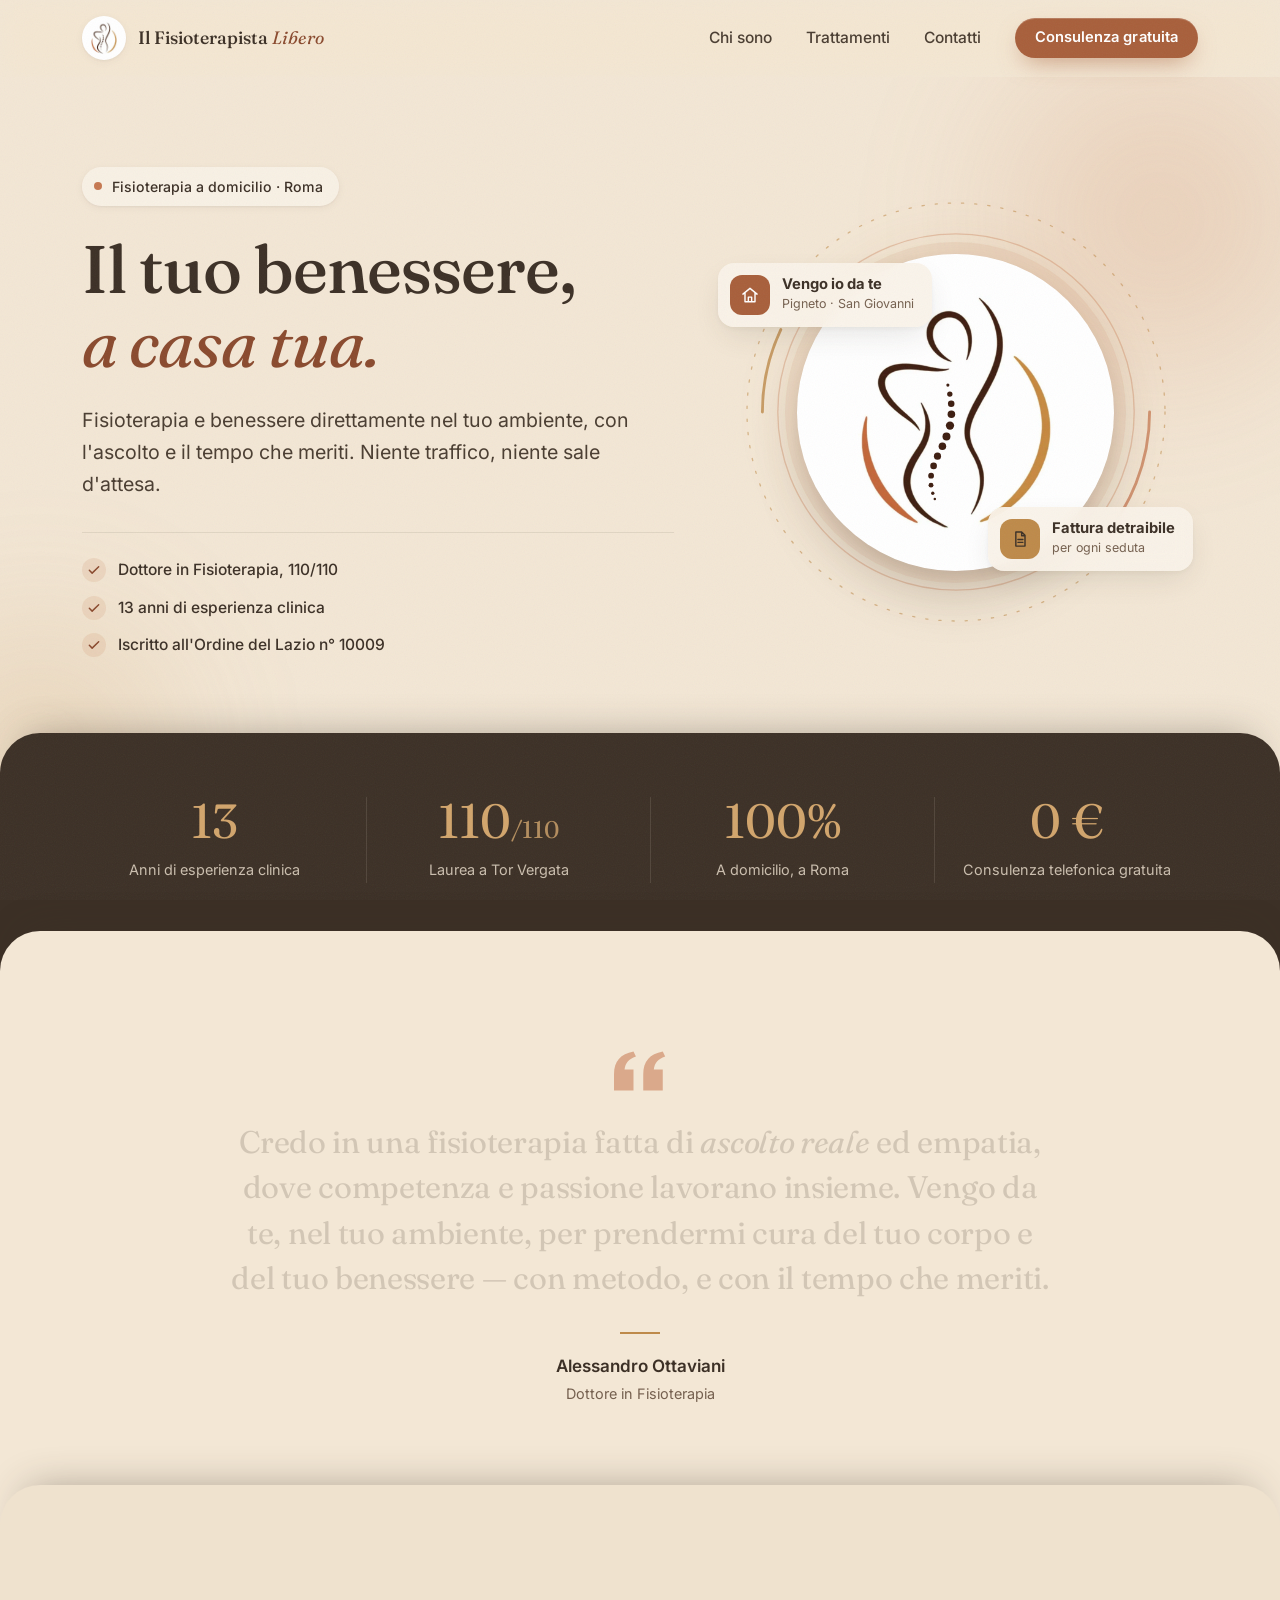
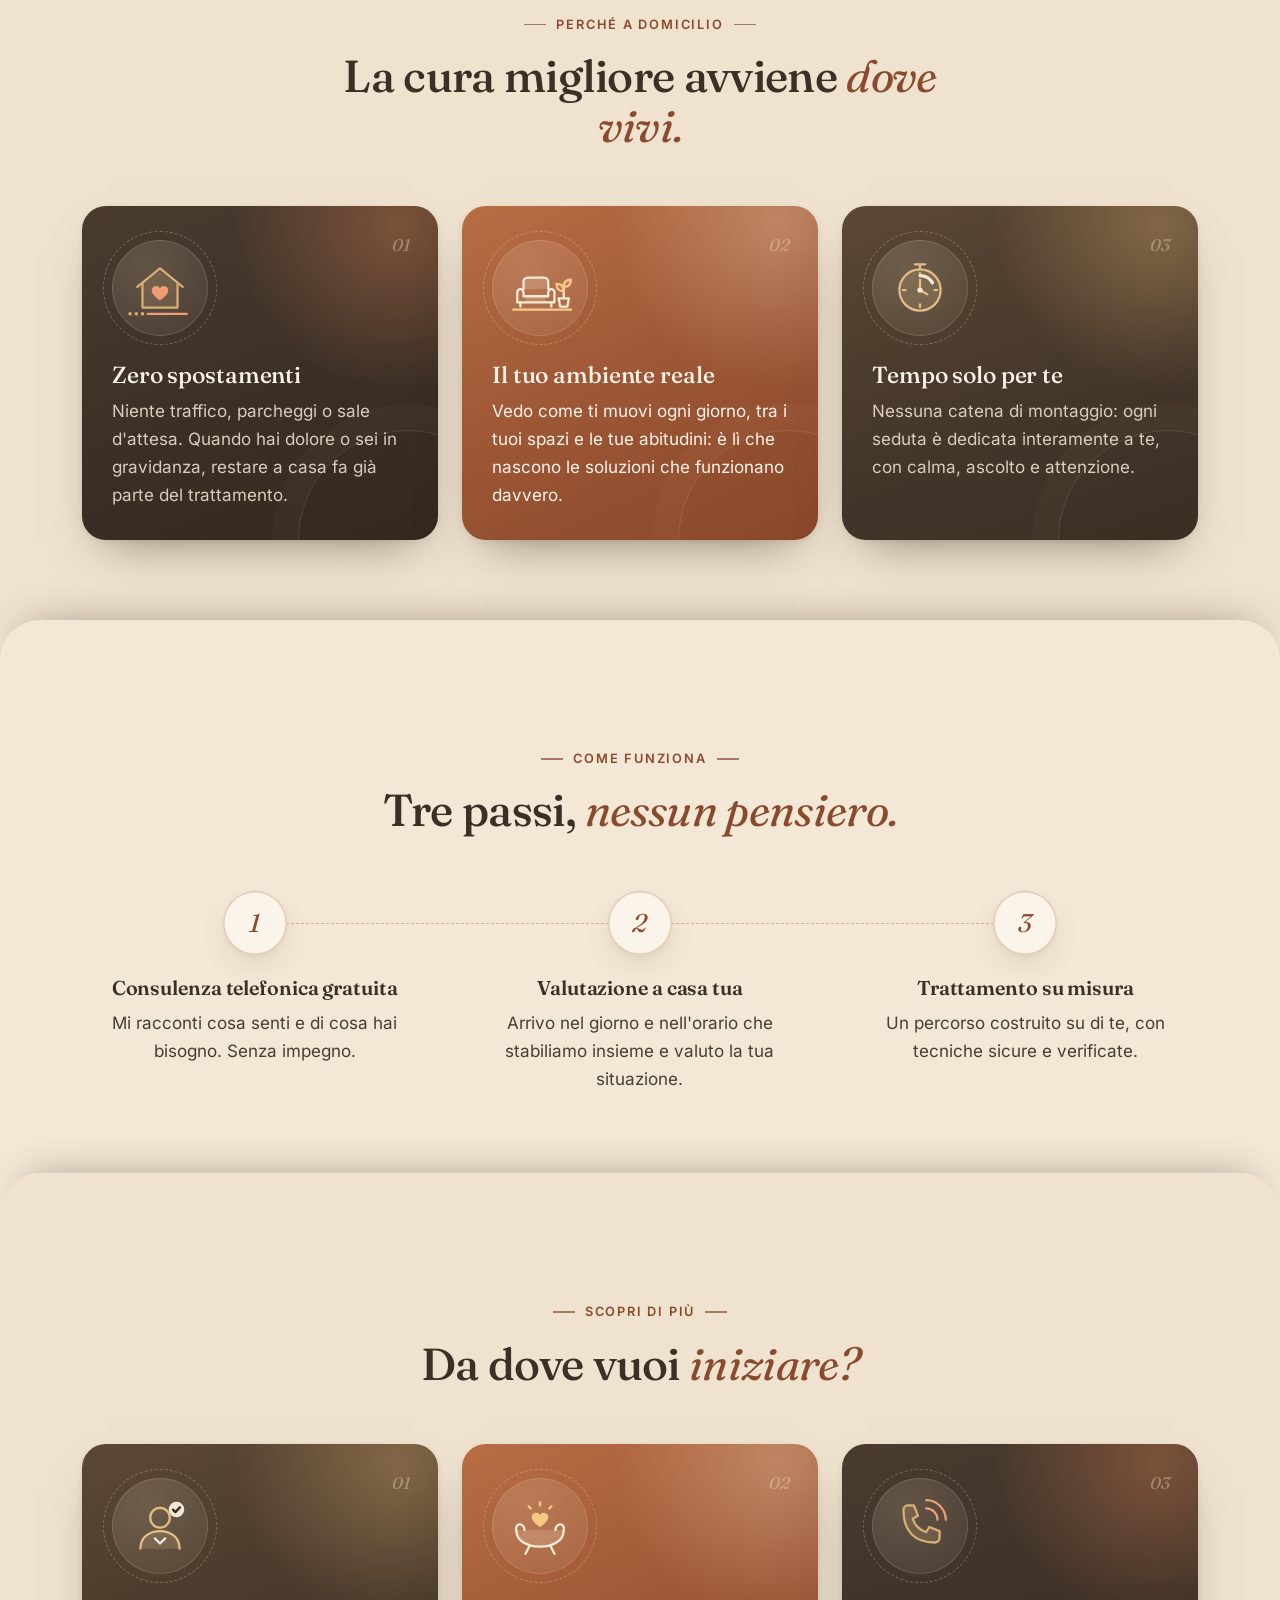
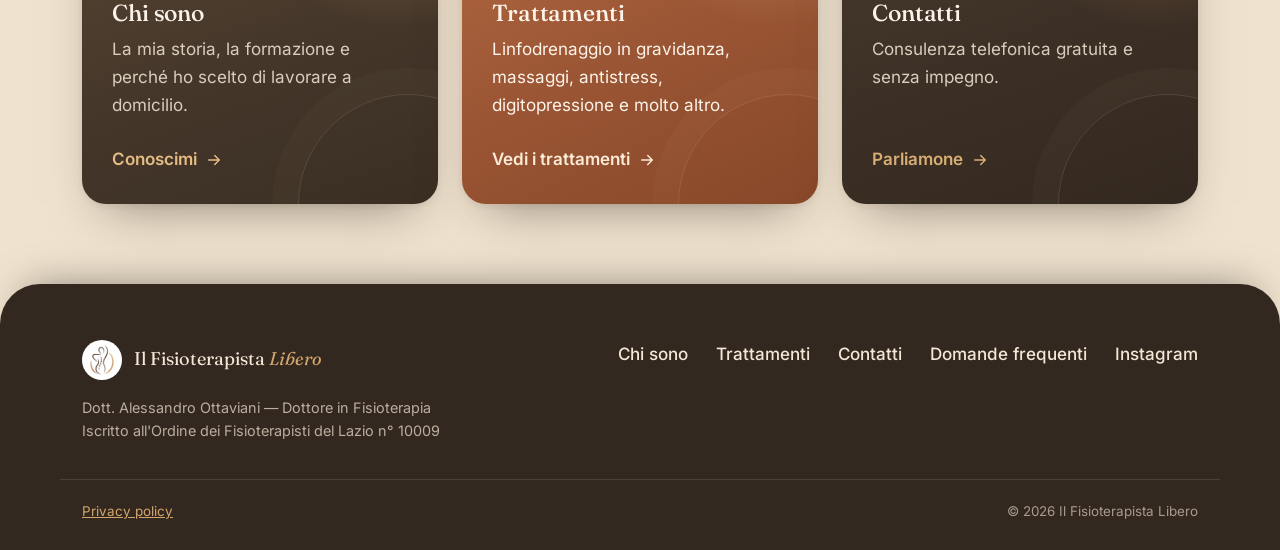
==== index.html @ a1963108 "Nome del sito con le maiuscole: Il Fisioterapista Libero Co-Authored-By: Claude Opus 5.5 <noreply@an" ====
<!DOCTYPE html>
<html lang="it">
<head>
<meta charset="UTF-8">
<meta name="viewport" content="width=device-width, initial-scale=1.0">
<title>Fisioterapista a domicilio a Roma | Alessandro Ottaviani — Il Fisioterapista Libero</title>
<meta name="google-site-verification" content="W1AcHFIVKMTnToFjyZDDvikF3BDQlEU6eyw6dPURLsA" />
<meta name="msvalidate.01" content="11C69A08C3D8F70136E2F2613C73EC33" />
<meta name="description" content="Fisioterapia e benessere a domicilio a Roma (Pigneto, San Giovanni). Linfodrenaggio in gravidanza, massaggi, trattamenti antistress. Consulenza telefonica gratuita.">
<link rel="canonical" href="https://ilfisioterapistalibero.pages.dev/">
<meta name="theme-color" content="#F3E7D5">

<link rel="icon" type="image/jpeg" href="assets/favicon.jpg">
<link rel="apple-touch-icon" href="assets/favicon.jpg">

<!-- Open Graph -->
<meta property="og:type" content="website">
<meta property="og:title" content="Il Fisioterapista Libero — Fisioterapia a domicilio a Roma">
<meta property="og:description" content="Fisioterapia e benessere a domicilio a Roma (Pigneto, San Giovanni). Consulenza telefonica gratuita.">
<meta property="og:image" content="https://ilfisioterapistalibero.pages.dev/assets/og-image.jpg">
<meta property="og:url" content="https://ilfisioterapistalibero.pages.dev/">
<meta property="og:locale" content="it_IT">

<!-- Twitter card -->
<meta name="twitter:card" content="summary_large_image">
<meta name="twitter:title" content="Il Fisioterapista Libero — Fisioterapia a domicilio a Roma">
<meta name="twitter:description" content="Fisioterapia e benessere a domicilio a Roma (Pigneto, San Giovanni). Consulenza telefonica gratuita.">
<meta name="twitter:image" content="https://ilfisioterapistalibero.pages.dev/assets/og-image.jpg">

<link rel="preload" href="/assets/fonts/fraunces-normal-latin-39ce20.woff2" as="font" type="font/woff2" crossorigin>
<link rel="preload" href="/assets/fonts/inter-normal-latin-567244.woff2" as="font" type="font/woff2" crossorigin>

<link rel="stylesheet" href="assets/style.css?v=20261005">
<script>document.documentElement.classList.add('js');</script>

<script type="application/ld+json">
{
  "@context": "https://schema.org",
  "@graph": [
    {
      "@type": "Physiotherapy",
      "@id": "https://ilfisioterapistalibero.pages.dev/#attivita",
      "name": "Il Fisioterapista Libero — Alessandro Ottaviani",
      "alternateName": "Alessandro Ottaviani Fisioterapista",
      "description": "Fisioterapista a domicilio a Roma (Pigneto, San Giovanni e quartieri limitrofi): linfodrenaggio manuale in gravidanza, massaggio decontratturante, trattamento antistress e digitopressione. Consulenza telefonica gratuita.",
      "url": "https://ilfisioterapistalibero.pages.dev/",
      "telephone": "+393284611118",
      "email": "Ilfisioterapistalibero@gmail.com",
      "image": "https://ilfisioterapistalibero.pages.dev/assets/og-image.jpg",
      "logo": "https://ilfisioterapistalibero.pages.dev/assets/logo.jpg",
      "address": {
        "@type": "PostalAddress",
        "addressLocality": "Roma",
        "addressRegion": "RM",
        "addressCountry": "IT"
      },
      "areaServed": [
        {
          "@type": "Place",
          "name": "Pigneto, Roma"
        },
        {
          "@type": "Place",
          "name": "San Giovanni, Roma"
        },
        {
          "@type": "Place",
          "name": "Roma"
        }
      ],
      "openingHoursSpecification": [
        {
          "@type": "OpeningHoursSpecification",
          "dayOfWeek": [
            "Monday",
            "Tuesday",
            "Wednesday",
            "Thursday",
            "Friday"
          ],
          "opens": "10:00",
          "closes": "18:00"
        }
      ],
      "priceRange": "90 €",
      "currenciesAccepted": "EUR",
      "founder": {
        "@id": "https://ilfisioterapistalibero.pages.dev/chi-sono#alessandro"
      },
      "hasOfferCatalog": {
        "@type": "OfferCatalog",
        "name": "Trattamenti a domicilio",
        "itemListElement": [
          {
            "@type": "Offer",
            "price": "90",
            "priceCurrency": "EUR",
            "itemOffered": {
              "@type": "Service",
              "name": "Linfodrenaggio manuale in gravidanza"
            }
          },
          {
            "@type": "Offer",
            "price": "90",
            "priceCurrency": "EUR",
            "itemOffered": {
              "@type": "Service",
              "name": "Massaggio decontratturante / rilassante"
            }
          },
          {
            "@type": "Offer",
            "price": "90",
            "priceCurrency": "EUR",
            "itemOffered": {
              "@type": "Service",
              "name": "Trattamento antistress completo"
            }
          },
          {
            "@type": "Offer",
            "price": "90",
            "priceCurrency": "EUR",
            "itemOffered": {
              "@type": "Service",
              "name": "Digitopressione palmare"
            }
          },
          {
            "@type": "Offer",
            "price": "90",
            "priceCurrency": "EUR",
            "itemOffered": {
              "@type": "Service",
              "name": "Digitopressione plantare"
            }
          },
          {
            "@type": "Offer",
            "price": "90",
            "priceCurrency": "EUR",
            "itemOffered": {
              "@type": "Service",
              "name": "Trattamento personalizzato"
            }
          },
          {
            "@type": "Offer",
            "price": "0",
            "priceCurrency": "EUR",
            "itemOffered": {
              "@type": "Service",
              "name": "Consulenza telefonica gratuita"
            }
          }
        ]
      },
      "sameAs": [
        "https://www.instagram.com/ilfisioterapistalibero"
      ],
      "knowsAbout": [
        "Fisioterapia a domicilio",
        "Linfodrenaggio manuale in gravidanza",
        "Linfodrenaggio manuale e decongestione del linfedema",
        "Massaggio decontratturante",
        "Trattamento antistress",
        "Digitopressione",
        "Neurodinamica metodo Maitland",
        "Neurotaping",
        "Riflessologia plantare",
        "Massaggio connettivale",
        "Riabilitazione"
      ],
      "slogan": "Il tuo benessere, a casa tua."
    }
  ]
}
</script>
</head>
<body>

<header class="site-header" id="site-header">
  <div class="container header-inner">
    <a href="/" class="brand" aria-current="page">
      <img src="assets/logo-sm.webp" alt="" width="44" height="44">
      <span>Il Fisioterapista <em>Libero</em></span>
    </a>
    <nav class="main-nav" id="main-nav" aria-label="Navigazione principale">
      <a href="/chi-sono">Chi sono</a>
      <a href="/trattamenti">Trattamenti</a>
      <a href="/contatti">Contatti</a>
      <a href="/contatti" class="btn btn-primary btn-sm nav-cta">Consulenza gratuita</a>
    </nav>
    <button class="menu-toggle" type="button" aria-expanded="false" aria-controls="main-nav" aria-label="Apri il menu"><span></span><span></span></button>
  </div>
</header>

<main>

  <!-- HERO -->
  <section class="hero">
    <div class="hero-bg" aria-hidden="true">
      <span class="blob blob-1"></span>
      <span class="blob blob-2"></span>
    </div>
    <div class="container hero-grid">
      <div class="hero-copy">
        <p class="eyebrow reveal"><span class="dot"></span>Fisioterapia a domicilio · Roma</p>
        <h1 class="reveal">Il tuo benessere,<br><em>a casa tua.</em></h1>
        <p class="subtitle reveal">Fisioterapia e benessere direttamente nel tuo ambiente, con l'ascolto e il tempo che meriti. Niente traffico, niente sale d'attesa.</p>
        <ul class="trust-list reveal">
          <li><svg><use href="assets/icons.svg#i-check"/></svg>Dottore in Fisioterapia, 110/110</li>
          <li><svg><use href="assets/icons.svg#i-check"/></svg>13 anni di esperienza clinica</li>
          <li><svg><use href="assets/icons.svg#i-check"/></svg>Iscritto all'Ordine del Lazio n° 10009</li>
        </ul>
      </div>

      <div class="hero-visual reveal" aria-hidden="true">
        <div class="orbit">
          <svg class="orbit-rings" viewBox="0 0 400 400">
            <circle cx="200" cy="200" r="190" class="ring ring-1"/>
            <circle cx="200" cy="200" r="162" class="ring ring-2" pathLength="100"/>
            <circle cx="200" cy="200" r="176" class="ring ring-3" pathLength="100"/>
            <circle cx="200" cy="200" r="176" class="ring ring-4" pathLength="100"/>
          </svg>
          <span class="glow" aria-hidden="true"></span>
          <div class="logo-disc">
            <div class="logo-art">
              <img src="assets/logo-hero.webp" fetchpriority="high" alt="Logo Il Fisioterapista Libero, fisioterapia a domicilio a Roma" width="260" height="314">
              <svg class="spine" viewBox="0 0 1060 1280">
              <circle cx="485" cy="491.5" r="8.5" style="--i:0"/>
              <circle cx="495.5" cy="540" r="14.5" style="--i:1"/>
              <circle cx="503" cy="592" r="17.7" style="--i:2"/>
              <circle cx="504" cy="649" r="20.4" style="--i:3"/>
              <circle cx="496.5" cy="710" r="22.3" style="--i:4"/>
              <circle cx="477.5" cy="769" r="21.4" style="--i:5"/>
              <circle cx="455.5" cy="822" r="20.4" style="--i:6"/>
              <circle cx="429" cy="875" r="19.2" style="--i:7"/>
              <circle cx="408" cy="927.5" r="17.9" style="--i:8"/>
              <circle cx="394.5" cy="980.5" r="15.6" style="--i:9"/>
              <circle cx="394" cy="1031.5" r="13.2" style="--i:10"/>
              <circle cx="403.5" cy="1075" r="9.0" style="--i:11"/>
              <circle cx="414.5" cy="1106" r="6.7" style="--i:12"/>
              </svg>
            </div>
          </div>
          <div class="float-chip chip-1">
            <span class="chip-icon"><svg><use href="assets/icons.svg#i-home"/></svg></span>
            <span><strong>Vengo io da te</strong><small>Pigneto · San Giovanni</small></span>
          </div>
          <div class="float-chip chip-2">
            <span class="chip-icon"><svg><use href="assets/icons.svg#i-doc"/></svg></span>
            <span><strong>Fattura detraibile</strong><small>per ogni seduta</small></span>
          </div>
        </div>
      </div>
    </div>
  </section>

  <!-- NUMERI -->
  <section class="stats sheet" aria-label="In breve">
    <div class="container stats-grid">
      <div class="stat reveal"><strong><span class="count" data-to="13">13</span></strong><span>Anni di esperienza clinica</span></div>
      <div class="stat reveal"><strong><span class="count" data-to="110">110</span><small>/110</small></strong><span>Laurea a Tor Vergata</span></div>
      <div class="stat reveal"><strong><span class="count" data-to="100">100</span>%</strong><span>A domicilio, a Roma</span></div>
      <div class="stat reveal"><strong>0 €</strong><span>Consulenza telefonica gratuita</span></div>
    </div>
  </section>

  <!-- MISSIONE -->
  <section class="section mission sheet">
    <div class="container">
      <figure class="quote reveal">
        <svg class="quote-mark" viewBox="0 0 64 48" aria-hidden="true"><path d="M0 48V28C0 12 8 3 24 0l3 6C18 9 14 14 13 22h11v26zm36 0V28c0-16 8-25 24-28l3 6c-9 3-13 8-14 16h11v26z" fill="currentColor"/></svg>
        <blockquote>
          Credo in una fisioterapia fatta di <em>ascolto reale</em> ed empatia, dove competenza e passione lavorano insieme. Vengo da te, nel tuo ambiente, per prendermi cura del tuo corpo e del tuo benessere — con metodo, e con il tempo che meriti.
        </blockquote>
        <figcaption>
          <span class="sig">Alessandro Ottaviani</span>
          <span class="sig-role">Dottore in Fisioterapia</span>
        </figcaption>
      </figure>
    </div>
  </section>

  <!-- PERCHÉ A DOMICILIO -->
  <section class="section section-alt sheet">
    <div class="container">
      <div class="section-header center reveal">
        <p class="kicker">Perché a domicilio</p>
        <h2>La cura migliore avviene <em>dove vivi.</em></h2>
      </div>
      <div class="fcard-grid">
        <article class="fcard tone-cacao spot reveal">
          <span class="fnum">01</span>
          <span class="ficon" aria-hidden="true">
            <svg class="ico" viewBox="0 0 64 64">
              <path class="f" d="M15 29L32 15l17 14v22H15z"/>
              <path d="M10 31L32 13l22 18"/>
              <path d="M15 27v24h34V27"/>
              <path class="af beat" d="M32 44c-5-3.5-8-6.3-8-9.5a4.3 4.3 0 0 1 8-2.2 4.3 4.3 0 0 1 8 2.2c0 3.2-3 6-8 9.5z"/>
              <g class="walk"><circle class="dot" cx="3" cy="57" r="1.7"/><circle class="dot" cx="9" cy="57" r="1.7"/><circle class="dot" cx="15" cy="57" r="1.7"/></g>
              <path class="a" d="M20 57h38"/>
            </svg>
          </span>
          <h3>Zero spostamenti</h3>
          <p>Niente traffico, parcheggi o sale d'attesa. Quando hai dolore o sei in gravidanza, restare a casa fa già parte del trattamento.</p>
        </article>
        <article class="fcard tone-terra spot reveal">
          <span class="fnum">02</span>
          <span class="ficon" aria-hidden="true">
            <svg class="ico" viewBox="0 0 64 64">
              <path class="f" d="M18 40h20v6H18zM16 33v-7a4 4 0 0 1 4-4h16a4 4 0 0 1 4 4v7z"/>
              <path d="M16 33v-7a4 4 0 0 1 4-4h16a4 4 0 0 1 4 4v7"/>
              <path d="M10 36a3 3 0 0 1 6 0v4h24v-4a3 3 0 0 1 6 0v10H10z"/>
              <path d="M13 46v4M43 46v4"/>
              <path d="M50 42h10l-1.5 8h-7z"/>
              <path d="M55 42V29"/>
              <path class="a leaf" d="M55 35c-5 0-7-3-7-7 4 0 7 2 7 7z"/>
              <path class="a leaf leaf-2" d="M55 31c5 0 7-3 7-7-4 0-7 2-7 7z"/>
              <path class="a" d="M6 53h56"/>
            </svg>
          </span>
          <h3>Il tuo ambiente reale</h3>
          <p>Vedo come ti muovi ogni giorno, tra i tuoi spazi e le tue abitudini: è lì che nascono le soluzioni che funzionano davvero.</p>
        </article>
        <article class="fcard tone-bark spot reveal">
          <span class="fnum">03</span>
          <span class="ficon" aria-hidden="true">
            <svg class="ico" viewBox="0 0 64 64">
              <circle class="f" cx="32" cy="34" r="20"/>
              <circle cx="32" cy="34" r="20"/>
              <path d="M27 9h10M32 9v5"/>
              <path d="M32 17.5v2.5M32 48v2.5M15.5 34H18M46 34h2.5"/>
              <path class="a" d="M32 20a14 14 0 0 1 12.1 7" stroke-width="3.2"/>
              <path class="hand-2" d="M32 34l7 4"/>
              <path class="hand" d="M32 34V24"/>
              <circle class="af" cx="32" cy="34" r="2.6"/>
            </svg>
          </span>
          <h3>Tempo solo per te</h3>
          <p>Nessuna catena di montaggio: ogni seduta è dedicata interamente a te, con calma, ascolto e attenzione.</p>
        </article>
      </div>
    </div>
  </section>

  <!-- COME FUNZIONA -->
  <section class="section sheet">
    <div class="container">
      <div class="section-header center reveal">
        <p class="kicker">Come funziona</p>
        <h2>Tre passi, <em>nessun pensiero.</em></h2>
      </div>
      <ol class="steps draw">
        <li class="step reveal">
          <span class="step-num">1</span>
          <h3>Consulenza telefonica gratuita</h3>
          <p>Mi racconti cosa senti e di cosa hai bisogno. Senza impegno.</p>
        </li>
        <li class="step reveal">
          <span class="step-num">2</span>
          <h3>Valutazione a casa tua</h3>
          <p>Arrivo nel giorno e nell'orario che stabiliamo insieme e valuto la tua situazione.</p>
        </li>
        <li class="step reveal">
          <span class="step-num">3</span>
          <h3>Trattamento su misura</h3>
          <p>Un percorso costruito su di te, con tecniche sicure e verificate.</p>
        </li>
      </ol>
    </div>
  </section>

  <!-- ESPLORA -->
  <section class="section section-alt sheet">
    <div class="container">
      <div class="section-header center reveal">
        <p class="kicker">Scopri di più</p>
        <h2>Da dove vuoi <em>iniziare?</em></h2>
      </div>
      <div class="fcard-grid">
        <a href="/chi-sono" class="fcard tone-bark spot tilt reveal">
          <span class="fnum">01</span>
          <span class="ficon" aria-hidden="true">
            <svg class="ico" viewBox="0 0 64 64">
              <path class="f" d="M13 54c0-11 8.5-17 19-17s19 6 19 17z"/>
              <circle cx="32" cy="24" r="9.5"/>
              <path d="M13 54c0-11 8.5-17 19-17s19 6 19 17"/>
              <path class="a" d="M27 44l5 5 5-5"/>
              <g class="badge"><circle class="af" cx="48" cy="16" r="7.5"/><path d="M44.6 16.2l2.3 2.3 4.4-4.6" stroke="#3C3026" stroke-width="2.4"/></g>
            </svg>
          </span>
          <h3>Chi sono</h3>
          <p>La mia storia, la formazione e perché ho scelto di lavorare a domicilio.</p>
          <span class="explore-link">Conoscimi<svg><use href="assets/icons.svg#i-arrow"/></svg></span>
        </a>
        <a href="/trattamenti" class="fcard tone-terra spot tilt reveal">
          <span class="fnum">02</span>
          <span class="ficon" aria-hidden="true">
            <svg class="ico" viewBox="0 0 64 64">
              <path class="f" d="M9 36c0 10 10 16 23 16s23-6 23-16z"/>
              <path d="M9 36c0 10 10 16 23 16s23-6 23-16"/>
              <path d="M9 36c-1-3 1-5.5 3.5-5.5S17 33 17 36M55 36c1-3-1-5.5-3.5-5.5S47 33 47 36"/>
              <path d="M22 51l-4 8M42 51l4 8"/>
              <path class="af float" d="M32 33c-5-3.5-8-6.3-8-9.5a4.3 4.3 0 0 1 8-2.2 4.3 4.3 0 0 1 8 2.2c0 3.2-3 6-8 9.5z"/>
              <path class="a ray" d="M32 9v3"/>
              <path class="a ray" d="M21 13l2 2"/>
              <path class="a ray" d="M43 13l-2 2"/>
            </svg>
          </span>
          <h3>Trattamenti</h3>
          <p>Linfodrenaggio in gravidanza, massaggi, antistress, digitopressione e molto altro.</p>
          <span class="explore-link">Vedi i trattamenti<svg><use href="assets/icons.svg#i-arrow"/></svg></span>
        </a>
        <a href="/contatti" class="fcard tone-cacao spot tilt reveal">
          <span class="fnum">03</span>
          <span class="ficon" aria-hidden="true">
            <svg class="ico" viewBox="0 0 64 64">
              <path class="f" d="M20 12h6l4 10-5 3c2 6 7 11 13 13l3-5 10 4v6c0 3-2 5-5 5C27 48 16 37 16 17c0-3 2-5 4-5z"/>
              <path d="M20 12h6l4 10-5 3c2 6 7 11 13 13l3-5 10 4v6c0 3-2 5-5 5C27 48 16 37 16 17c0-3 2-5 4-5z"/>
              <path class="a wave-1" d="M38 15a11 11 0 0 1 11 11"/>
              <path class="a wave-2" d="M38 7a19 19 0 0 1 19 19"/>
            </svg>
          </span>
          <h3>Contatti</h3>
          <p>Consulenza telefonica gratuita e senza impegno.</p>
          <span class="explore-link">Parliamone<svg><use href="assets/icons.svg#i-arrow"/></svg></span>
        </a>
      </div>
    </div>
  </section>

</main>

<footer class="site-footer">
  <div class="container footer-grid">
    <div>
      <a href="/" class="footer-brand">
        <img src="assets/logo-sm.webp" alt="" width="38" height="38">
        <span>Il Fisioterapista <em>Libero</em></span>
      </a>
      <p>Dott. Alessandro Ottaviani — Dottore in Fisioterapia<br>Iscritto all'Ordine dei Fisioterapisti del Lazio n° 10009</p>
    </div>
    <nav class="footer-nav" aria-label="Pagine">
      <a href="/chi-sono">Chi sono</a>
      <a href="/trattamenti">Trattamenti</a>
      <a href="/contatti">Contatti</a>
      <a href="/domande-frequenti">Domande frequenti</a>
      <a href="https://www.instagram.com/ilfisioterapistalibero" target="_blank" rel="noopener">Instagram</a>
    </nav>
  </div>
  <div class="container footer-bottom">
    <a href="/privacy">Privacy policy</a>
    <span>&copy; <span id="year">2026</span> Il Fisioterapista Libero</span>
  </div>
</footer>

<div class="sticky-cta" id="sticky-cta">
  <a href="/contatti" class="btn btn-primary btn-block btn-shine">Consulenza gratuita<svg class="btn-arrow"><use href="assets/icons.svg#i-arrow"/></svg></a>
</div>


<script src="assets/script.js?v=20261005"></script>
</body>
</html>
---- assets/style.css ----
/* Font self-hosted (Fraunces, Inter) — latin + latin-ext */
@font-face {
  font-family: 'Fraunces';
  font-style: italic;
  font-weight: 400;
  font-display: swap;
  src: url(fonts/fraunces-italic-latin-ext-6cc8f6.woff2) format('woff2');
  unicode-range: U+0100-02BA, U+02BD-02C5, U+02C7-02CC, U+02CE-02D7, U+02DD-02FF, U+0304, U+0308, U+0329, U+1D00-1DBF, U+1E00-1E9F, U+1EF2-1EFF, U+2020, U+20A0-20AB, U+20AD-20C0, U+2113, U+2C60-2C7F, U+A720-A7FF;
}
@font-face {
  font-family: 'Fraunces';
  font-style: italic;
  font-weight: 400;
  font-display: swap;
  src: url(fonts/fraunces-italic-latin-feced2.woff2) format('woff2');
  unicode-range: U+0000-00FF, U+0131, U+0152-0153, U+02BB-02BC, U+02C6, U+02DA, U+02DC, U+0304, U+0308, U+0329, U+2000-206F, U+20AC, U+2122, U+2191, U+2193, U+2212, U+2215, U+FEFF, U+FFFD;
}
@font-face {
  font-family: 'Fraunces';
  font-style: italic;
  font-weight: 500;
  font-display: swap;
  src: url(fonts/fraunces-italic-latin-ext-6cc8f6.woff2) format('woff2');
  unicode-range: U+0100-02BA, U+02BD-02C5, U+02C7-02CC, U+02CE-02D7, U+02DD-02FF, U+0304, U+0308, U+0329, U+1D00-1DBF, U+1E00-1E9F, U+1EF2-1EFF, U+2020, U+20A0-20AB, U+20AD-20C0, U+2113, U+2C60-2C7F, U+A720-A7FF;
}
@font-face {
  font-family: 'Fraunces';
  font-style: italic;
  font-weight: 500;
  font-display: swap;
  src: url(fonts/fraunces-italic-latin-feced2.woff2) format('woff2');
  unicode-range: U+0000-00FF, U+0131, U+0152-0153, U+02BB-02BC, U+02C6, U+02DA, U+02DC, U+0304, U+0308, U+0329, U+2000-206F, U+20AC, U+2122, U+2191, U+2193, U+2212, U+2215, U+FEFF, U+FFFD;
}
@font-face {
  font-family: 'Fraunces';
  font-style: normal;
  font-weight: 400;
  font-display: swap;
  src: url(fonts/fraunces-normal-latin-ext-796716.woff2) format('woff2');
  unicode-range: U+0100-02BA, U+02BD-02C5, U+02C7-02CC, U+02CE-02D7, U+02DD-02FF, U+0304, U+0308, U+0329, U+1D00-1DBF, U+1E00-1E9F, U+1EF2-1EFF, U+2020, U+20A0-20AB, U+20AD-20C0, U+2113, U+2C60-2C7F, U+A720-A7FF;
}
@font-face {
  font-family: 'Fraunces';
  font-style: normal;
  font-weight: 400;
  font-display: swap;
  src: url(fonts/fraunces-normal-latin-39ce20.woff2) format('woff2');
  unicode-range: U+0000-00FF, U+0131, U+0152-0153, U+02BB-02BC, U+02C6, U+02DA, U+02DC, U+0304, U+0308, U+0329, U+2000-206F, U+20AC, U+2122, U+2191, U+2193, U+2212, U+2215, U+FEFF, U+FFFD;
}
@font-face {
  font-family: 'Fraunces';
  font-style: normal;
  font-weight: 500;
  font-display: swap;
  src: url(fonts/fraunces-normal-latin-ext-796716.woff2) format('woff2');
  unicode-range: U+0100-02BA, U+02BD-02C5, U+02C7-02CC, U+02CE-02D7, U+02DD-02FF, U+0304, U+0308, U+0329, U+1D00-1DBF, U+1E00-1E9F, U+1EF2-1EFF, U+2020, U+20A0-20AB, U+20AD-20C0, U+2113, U+2C60-2C7F, U+A720-A7FF;
}
@font-face {
  font-family: 'Fraunces';
  font-style: normal;
  font-weight: 500;
  font-display: swap;
  src: url(fonts/fraunces-normal-latin-39ce20.woff2) format('woff2');
  unicode-range: U+0000-00FF, U+0131, U+0152-0153, U+02BB-02BC, U+02C6, U+02DA, U+02DC, U+0304, U+0308, U+0329, U+2000-206F, U+20AC, U+2122, U+2191, U+2193, U+2212, U+2215, U+FEFF, U+FFFD;
}
@font-face {
  font-family: 'Fraunces';
  font-style: normal;
  font-weight: 600;
  font-display: swap;
  src: url(fonts/fraunces-normal-latin-ext-796716.woff2) format('woff2');
  unicode-range: U+0100-02BA, U+02BD-02C5, U+02C7-02CC, U+02CE-02D7, U+02DD-02FF, U+0304, U+0308, U+0329, U+1D00-1DBF, U+1E00-1E9F, U+1EF2-1EFF, U+2020, U+20A0-20AB, U+20AD-20C0, U+2113, U+2C60-2C7F, U+A720-A7FF;
}
@font-face {
  font-family: 'Fraunces';
  font-style: normal;
  font-weight: 600;
  font-display: swap;
  src: url(fonts/fraunces-normal-latin-39ce20.woff2) format('woff2');
  unicode-range: U+0000-00FF, U+0131, U+0152-0153, U+02BB-02BC, U+02C6, U+02DA, U+02DC, U+0304, U+0308, U+0329, U+2000-206F, U+20AC, U+2122, U+2191, U+2193, U+2212, U+2215, U+FEFF, U+FFFD;
}
@font-face {
  font-family: 'Inter';
  font-style: normal;
  font-weight: 400;
  font-display: swap;
  src: url(fonts/inter-normal-latin-ext-395290.woff2) format('woff2');
  unicode-range: U+0100-02BA, U+02BD-02C5, U+02C7-02CC, U+02CE-02D7, U+02DD-02FF, U+0304, U+0308, U+0329, U+1D00-1DBF, U+1E00-1E9F, U+1EF2-1EFF, U+2020, U+20A0-20AB, U+20AD-20C0, U+2113, U+2C60-2C7F, U+A720-A7FF;
}
@font-face {
  font-family: 'Inter';
  font-style: normal;
  font-weight: 400;
  font-display: swap;
  src: url(fonts/inter-normal-latin-567244.woff2) format('woff2');
  unicode-range: U+0000-00FF, U+0131, U+0152-0153, U+02BB-02BC, U+02C6, U+02DA, U+02DC, U+0304, U+0308, U+0329, U+2000-206F, U+20AC, U+2122, U+2191, U+2193, U+2212, U+2215, U+FEFF, U+FFFD;
}
@font-face {
  font-family: 'Inter';
  font-style: normal;
  font-weight: 500;
  font-display: swap;
  src: url(fonts/inter-normal-latin-ext-395290.woff2) format('woff2');
  unicode-range: U+0100-02BA, U+02BD-02C5, U+02C7-02CC, U+02CE-02D7, U+02DD-02FF, U+0304, U+0308, U+0329, U+1D00-1DBF, U+1E00-1E9F, U+1EF2-1EFF, U+2020, U+20A0-20AB, U+20AD-20C0, U+2113, U+2C60-2C7F, U+A720-A7FF;
}
@font-face {
  font-family: 'Inter';
  font-style: normal;
  font-weight: 500;
  font-display: swap;
  src: url(fonts/inter-normal-latin-567244.woff2) format('woff2');
  unicode-range: U+0000-00FF, U+0131, U+0152-0153, U+02BB-02BC, U+02C6, U+02DA, U+02DC, U+0304, U+0308, U+0329, U+2000-206F, U+20AC, U+2122, U+2191, U+2193, U+2212, U+2215, U+FEFF, U+FFFD;
}
@font-face {
  font-family: 'Inter';
  font-style: normal;
  font-weight: 600;
  font-display: swap;
  src: url(fonts/inter-normal-latin-ext-395290.woff2) format('woff2');
  unicode-range: U+0100-02BA, U+02BD-02C5, U+02C7-02CC, U+02CE-02D7, U+02DD-02FF, U+0304, U+0308, U+0329, U+1D00-1DBF, U+1E00-1E9F, U+1EF2-1EFF, U+2020, U+20A0-20AB, U+20AD-20C0, U+2113, U+2C60-2C7F, U+A720-A7FF;
}
@font-face {
  font-family: 'Inter';
  font-style: normal;
  font-weight: 600;
  font-display: swap;
  src: url(fonts/inter-normal-latin-567244.woff2) format('woff2');
  unicode-range: U+0000-00FF, U+0131, U+0152-0153, U+02BB-02BC, U+02C6, U+02DA, U+02DC, U+0304, U+0308, U+0329, U+2000-206F, U+20AC, U+2122, U+2191, U+2193, U+2212, U+2215, U+FEFF, U+FFFD;
}
@font-face {
  font-family: 'Inter';
  font-style: normal;
  font-weight: 700;
  font-display: swap;
  src: url(fonts/inter-normal-latin-ext-395290.woff2) format('woff2');
  unicode-range: U+0100-02BA, U+02BD-02C5, U+02C7-02CC, U+02CE-02D7, U+02DD-02FF, U+0304, U+0308, U+0329, U+1D00-1DBF, U+1E00-1E9F, U+1EF2-1EFF, U+2020, U+20A0-20AB, U+20AD-20C0, U+2113, U+2C60-2C7F, U+A720-A7FF;
}
@font-face {
  font-family: 'Inter';
  font-style: normal;
  font-weight: 700;
  font-display: swap;
  src: url(fonts/inter-normal-latin-567244.woff2) format('woff2');
  unicode-range: U+0000-00FF, U+0131, U+0152-0153, U+02BB-02BC, U+02C6, U+02DA, U+02DC, U+0304, U+0308, U+0329, U+2000-206F, U+20AC, U+2122, U+2191, U+2193, U+2212, U+2215, U+FEFF, U+FFFD;
}

/* ===========================================================
   Il Fisioterapista Libero — stylesheet
   Palette: avorio #F3E7D5 · superficie #EFE2CE · cacao #3C3026
            terracotta #C67850 · ambra #BE8A4A
   =========================================================== */

:root {
  --bg: #F3E7D5;
  --surface: #EFE2CE;
  --paper: #FAF4EA;            /* avorio chiarissimo per le card in rilievo */
  --title: #3C3026;
  --body-text: #4A3D31;
  --muted: #75604F;            /* #8B7A68 scurito per contrasto AA */
  --accent: #C67850;
  --accent-deep: #A85F3B;      /* terracotta profondo: fondo bottoni con testo bianco AA */
  --accent-deeper: #8F4E2F;
  --accent-ink: #8A4A2E;       /* terracotta per testo piccolo su chiaro (AA) */
  --accent2: #BE8A4A;
  --accent2-ink: #D2A56C;      /* ambra per testo su fondo scuro (AA) */
  --dark-bg: #3C3026;
  --dark-bg-2: #332820;
  --dark-text: #F3E7D5;
  --line: rgba(60, 48, 38, 0.1);

  --radius-sm: 10px;
  --radius: 16px;
  --radius-lg: 24px;
  --shadow-sm: 0 1px 2px rgba(60, 48, 38, 0.05), 0 2px 8px rgba(60, 48, 38, 0.05);
  --shadow: 0 2px 4px rgba(60, 48, 38, 0.04), 0 12px 32px -8px rgba(60, 48, 38, 0.14);
  --shadow-lg: 0 4px 10px rgba(60, 48, 38, 0.05), 0 30px 60px -18px rgba(60, 48, 38, 0.28);
  --ease: cubic-bezier(0.22, 1, 0.36, 1);

  --max-width: 1160px;
  --header-h: 76px;
}

*, *::before, *::after { box-sizing: border-box; }

html { scroll-behavior: smooth; }

body {
  margin: 0;
  background: var(--bg);
  color: var(--body-text);
  font-family: 'Inter', system-ui, -apple-system, 'Segoe UI', Roboto, sans-serif;
  font-size: 1.0625rem;
  line-height: 1.65;
  -webkit-font-smoothing: antialiased;
  text-rendering: optimizeLegibility;
}

img { max-width: 100%; display: block; }
svg { display: block; }
a { color: var(--accent-ink); }

h1, h2, h3,
.brand, .footer-brand, .quote blockquote, .pull, .stat strong, .price-amount, .step-num, .profile-name, .treat-cta-title {
  font-family: 'Fraunces', Georgia, serif;
  font-optical-sizing: none;
  font-variation-settings: "opsz" 32;
}

h1, h2, h3 {
  color: var(--title);
  font-weight: 500;
  line-height: 1.1;
  letter-spacing: -0.015em;
  margin: 0 0 0.5em;
}

h1 { font-size: clamp(2.5rem, 7vw, 4.2rem); }
h2 { font-size: clamp(1.9rem, 4.4vw, 2.8rem); }
h3 { font-size: 1.25rem; font-weight: 600; letter-spacing: -0.005em; }

h1 em, h2 em, .brand em, .footer-brand em, .quote em, .pull em {
  font-style: italic;
  font-weight: 400;
  color: var(--accent-ink);
}

p { margin: 0 0 1em; }

.container {
  max-width: var(--max-width);
  margin: 0 auto;
  padding: 0 22px;
}

.section { padding: clamp(72px, 10vw, 120px) 0; position: relative; }
.section-tight { padding-top: 24px; }
.section-alt { background: var(--surface); }

.section-header { margin-bottom: clamp(36px, 5vw, 56px); max-width: 680px; }
.section-header.center { margin-left: auto; margin-right: auto; text-align: center; }
.section-header h2 { margin-bottom: 0; }

.kicker {
  display: inline-flex;
  align-items: center;
  gap: 10px;
  font-size: 0.8rem;
  font-weight: 600;
  letter-spacing: 0.14em;
  text-transform: uppercase;
  color: var(--accent-ink);
  margin-bottom: 16px;
}
.kicker::before {
  content: "";
  width: 22px;
  height: 1.5px;
  background: currentColor;
  opacity: 0.7;
}
.section-header.center .kicker::after {
  content: "";
  width: 22px;
  height: 1.5px;
  background: currentColor;
  opacity: 0.7;
}
.kicker-light { color: var(--accent2-ink); }

/* ---------- bottoni ---------- */
.btn {
  position: relative;
  display: inline-flex;
  align-items: center;
  justify-content: center;
  gap: 10px;
  padding: 17px 30px;
  border-radius: 999px;
  font-family: 'Inter', sans-serif;
  font-weight: 600;
  font-size: 1.02rem;
  letter-spacing: 0.005em;
  line-height: 1.2;
  text-decoration: none;
  border: 0;
  cursor: pointer;
  white-space: nowrap;
  transition: transform 0.35s var(--ease), box-shadow 0.35s var(--ease), background-color 0.25s ease;
}

.btn-primary {
  background: var(--accent-deep);
  color: #fff;
  box-shadow: 0 1px 0 rgba(255, 255, 255, 0.18) inset, 0 10px 24px -8px rgba(168, 95, 59, 0.6);
}
.btn-primary:hover {
  background: var(--accent-deeper);
  transform: translateY(-2px);
  box-shadow: 0 1px 0 rgba(255, 255, 255, 0.18) inset, 0 16px 32px -10px rgba(168, 95, 59, 0.7);
}
.btn-primary:active { transform: translateY(0) scale(0.98); }
.btn:focus-visible { outline: 3px solid var(--accent2); outline-offset: 3px; }

.btn-arrow { width: 18px; height: 18px; transition: transform 0.35s var(--ease); }
.btn:hover .btn-arrow { transform: translateX(4px); }

.btn-sm { padding: 11px 20px; font-size: 0.92rem; }
.btn-block { width: 100%; }

/* bottone secondario (grazie.html) */
.btn-whatsapp {
  background: transparent;
  color: var(--title);
  box-shadow: inset 0 0 0 1.5px var(--accent2);
}
.btn-whatsapp:hover { background: var(--accent2); color: var(--dark-bg); }

.cta-row { display: flex; flex-wrap: wrap; gap: 14px; margin: 28px 0 8px; }

.text-link {
  display: inline-flex;
  align-items: center;
  gap: 8px;
  font-weight: 600;
  color: var(--accent-ink);
  text-decoration: none;
  margin-top: 12px;
}
.text-link svg { width: 18px; height: 18px; transition: transform 0.35s var(--ease); }
.text-link:hover svg { transform: translateX(4px); }

/* ---------- header ---------- */
.site-header {
  position: sticky;
  top: 0;
  z-index: 100;
  background: rgba(243, 231, 213, 0.78);
  backdrop-filter: saturate(160%) blur(14px);
  -webkit-backdrop-filter: saturate(160%) blur(14px);
  border-bottom: 1px solid transparent;
  transition: border-color 0.3s ease, box-shadow 0.3s ease;
}
.site-header.is-scrolled {
  border-bottom-color: var(--line);
  box-shadow: 0 6px 24px -12px rgba(60, 48, 38, 0.18);
}

.header-inner {
  display: flex;
  align-items: center;
  justify-content: space-between;
  height: var(--header-h);
  gap: 16px;
}

.brand {
  display: flex;
  align-items: center;
  gap: 12px;
  text-decoration: none;
  color: var(--title);
  font-weight: 500;
  font-size: 1.12rem;
  min-width: 0;
  position: relative;
  z-index: 2;
}
.brand img {
  width: 44px;
  height: 44px;
  object-fit: contain;
  padding: 6px;
  background: #fff;
  border-radius: 50%;
  box-shadow: var(--shadow-sm);
}
.brand span { white-space: nowrap; }

.main-nav { display: flex; align-items: center; gap: 34px; }

.main-nav a:not(.btn) {
  position: relative;
  color: var(--body-text);
  text-decoration: none;
  font-weight: 500;
  font-size: 0.97rem;
  padding: 6px 0;
}
.main-nav a:not(.btn)::after {
  content: "";
  position: absolute;
  left: 0;
  right: 0;
  bottom: 0;
  height: 1.5px;
  background: var(--accent);
  transform: scaleX(0);
  transform-origin: left;
  transition: transform 0.4s var(--ease);
}
.main-nav a:not(.btn):hover::after,
.main-nav a[aria-current="page"]::after { transform: scaleX(1); }
.main-nav a[aria-current="page"] { color: var(--title); }

.menu-toggle { display: none; }

@media (max-width: 860px) {
  .menu-toggle {
    display: flex;
    flex-direction: column;
    justify-content: center;
    gap: 6px;
    width: 46px;
    height: 46px;
    padding: 0 12px;
    border: 0;
    border-radius: 50%;
    background: var(--paper);
    box-shadow: var(--shadow-sm);
    cursor: pointer;
    position: relative;
    z-index: 2;
  }
  .menu-toggle span {
    display: block;
    height: 1.8px;
    border-radius: 2px;
    background: var(--title);
    transition: transform 0.4s var(--ease);
  }
  .menu-open .menu-toggle span:first-child { transform: translateY(3.9px) rotate(45deg); }
  .menu-open .menu-toggle span:last-child { transform: translateY(-3.9px) rotate(-45deg); }

  .main-nav {
    position: fixed;
    inset: 0;
    z-index: 1;
    flex-direction: column;
    align-items: flex-start;
    justify-content: center;
    gap: 6px;
    padding: 100px 28px 40px;
    background: var(--bg);
    opacity: 0;
    visibility: hidden;
    transition: opacity 0.35s ease, visibility 0.35s;
  }
  .menu-open .main-nav { opacity: 1; visibility: visible; }
  .main-nav a:not(.btn) {
    font-family: 'Fraunces', Georgia, serif;
    font-optical-sizing: none;
    font-variation-settings: "opsz" 32;
    font-size: 2.3rem;
    color: var(--title);
    transform: translateY(12px);
    opacity: 0;
    transition: transform 0.5s var(--ease), opacity 0.5s var(--ease);
  }
  .main-nav a:not(.btn)::after { display: none; }
  .main-nav a[aria-current="page"] { font-style: italic; color: var(--accent-ink); }
  .menu-open .main-nav a { transform: none; opacity: 1; }
  .menu-open .main-nav a:nth-child(2) { transition-delay: 0.05s; }
  .menu-open .main-nav a:nth-child(3) { transition-delay: 0.1s; }
  .main-nav .nav-cta { margin-top: 28px; padding: 17px 30px; font-size: 1.02rem; }
  .menu-open { overflow: hidden; }
  /* backdrop-filter crea un contenitore per gli elementi fixed: va tolto a menu aperto */
  .menu-open .site-header { backdrop-filter: none; -webkit-backdrop-filter: none; background: var(--bg); }
}

/* ---------- hero (home) ---------- */
.hero {
  position: relative;
  overflow: hidden; overflow: clip;
  padding: clamp(40px, 7vw, 96px) 0 clamp(64px, 9vw, 120px);
}

.hero-bg { position: absolute; inset: 0; pointer-events: none; overflow: hidden; overflow: clip; }
.blob {
  position: absolute;
  border-radius: 50%;
  filter: blur(60px);
  opacity: 0.55;
}
.blob-1 {
  width: 520px; height: 520px;
  right: -140px; top: -120px;
  background: radial-gradient(circle, rgba(198, 120, 80, 0.45), transparent 65%);
}
.blob-2 {
  width: 440px; height: 440px;
  left: -180px; bottom: -200px;
  background: radial-gradient(circle, rgba(190, 138, 74, 0.4), transparent 65%);
}

.hero-grid {
  position: relative;
  display: grid;
  gap: 48px;
  align-items: center;
}
@media (min-width: 920px) {
  .hero-grid { grid-template-columns: 1.1fr 0.9fr; gap: 40px; }
}

.eyebrow {
  display: inline-flex;
  align-items: center;
  gap: 10px;
  padding: 8px 16px 8px 12px;
  border-radius: 999px;
  background: rgba(250, 244, 234, 0.8);
  box-shadow: var(--shadow-sm);
  font-size: 0.88rem;
  font-weight: 500;
  color: var(--title);
  margin-bottom: 26px;
}
.eyebrow .dot {
  width: 8px; height: 8px;
  border-radius: 50%;
  background: var(--accent);
  box-shadow: 0 0 0 0 rgba(198, 120, 80, 0.5);
  animation: pulse 2.4s infinite;
}
@keyframes pulse {
  0% { box-shadow: 0 0 0 0 rgba(198, 120, 80, 0.5); }
  70% { box-shadow: 0 0 0 10px rgba(198, 120, 80, 0); }
  100% { box-shadow: 0 0 0 0 rgba(198, 120, 80, 0); }
}

.hero h1 { margin-bottom: 24px; }
.hero .subtitle {
  font-size: clamp(1.08rem, 2vw, 1.22rem);
  color: var(--body-text);
  max-width: 34em;
  margin-bottom: 32px;
}

.trust-list {
  list-style: none;
  margin: 0;
  padding: 24px 0 0;
  border-top: 1px solid var(--line);
  display: grid;
  gap: 12px;
  font-size: 0.97rem;
  font-weight: 500;
  color: var(--title);
}
.trust-list li { display: flex; align-items: center; gap: 12px; }
.trust-list svg {
  flex: none;
  width: 24px; height: 24px;
  padding: 4px;
  border-radius: 50%;
  background: rgba(198, 120, 80, 0.14);
  color: var(--accent-ink);
}

.hero-visual { display: flex; justify-content: center; }
.orbit {
  position: relative;
  width: min(100%, 440px);
  aspect-ratio: 1;
}
.orbit-rings {
  position: absolute;
  inset: 0;
  width: 100%;
  height: 100%;
  animation: spin 60s linear infinite;
}
.ring { fill: none; stroke-width: 1.2; }
.ring-1 { stroke: rgba(190, 138, 74, 0.55); stroke-dasharray: 2 10; stroke-linecap: round; }
.ring-2 { stroke: rgba(198, 120, 80, 0.35); }
@keyframes spin { to { transform: rotate(360deg); } }

.logo-disc {
  position: absolute;
  inset: 14%;
  border-radius: 50%;
  background: #fff;
  display: grid;
  place-items: center;
  box-shadow: var(--shadow-lg);
}
.logo-disc { box-shadow: var(--shadow-lg), 0 0 0 12px rgba(198, 120, 80, 0.1); }
.logo-art { position: relative; width: 62%; }
.logo-art img { display: block; width: 100%; height: auto; mix-blend-mode: multiply; }
/* colonna vertebrale: ondeggia piano e un'onda di luce la percorre dall'alto in basso */
.spine { position: absolute; inset: 0; width: 100%; height: 100%; overflow: visible; }
.spine circle {
  fill: #3D1D10;
  transform-box: fill-box;
  transform-origin: center;
  animation: spine-sway 5s ease-in-out infinite, spine-glow 4s ease-in-out infinite;
  animation-delay: calc(var(--i) * -0.22s), calc(var(--i) * 0.14s);
}
@keyframes spine-sway { 0%, 100% { transform: none; } 25% { transform: translateX(14px); } 75% { transform: translateX(-14px); } }
@keyframes spine-glow { 0%, 30%, 100% { fill: #3D1D10; scale: 1; } 12% { fill: #C67850; scale: 1.18; } }

.float-chip {
  position: absolute;
  display: flex;
  align-items: center;
  gap: 12px;
  padding: 12px 18px 12px 12px;
  border-radius: 16px;
  background: rgba(250, 244, 234, 0.92);
  backdrop-filter: blur(8px);
  -webkit-backdrop-filter: blur(8px);
  box-shadow: var(--shadow);
  animation: bob 6s ease-in-out infinite;
}
.float-chip strong { display: block; font-size: 0.92rem; color: var(--title); line-height: 1.25; }
.float-chip small { display: block; font-size: 0.78rem; color: var(--muted); }
.chip-icon {
  flex: none;
  width: 40px; height: 40px;
  border-radius: 12px;
  display: grid;
  place-items: center;
  background: var(--accent-deep);
  color: #fff;
}
.chip-icon svg { width: 20px; height: 20px; }
.chip-1 { left: -4%; top: 16%; }
.chip-2 { right: -4%; bottom: 14%; animation-delay: -3s; }
.chip-2 .chip-icon { background: var(--accent2); color: var(--dark-bg); }
@keyframes bob { 0%, 100% { transform: translateY(0); } 50% { transform: translateY(-10px); } }

@media (max-width: 480px) {
  .float-chip { padding: 9px 12px 9px 9px; gap: 9px; }
  .chip-icon { width: 34px; height: 34px; border-radius: 10px; }
  .float-chip strong { font-size: 0.82rem; }
  .float-chip small { font-size: 0.72rem; }
  .chip-1 { left: -2%; top: 8%; }
  .chip-2 { right: -2%; bottom: 6%; }
}

/* ---------- numeri ---------- */
.stats { background: var(--dark-bg); color: var(--dark-text); padding: 44px 0; }
.stats-grid { display: grid; grid-template-columns: repeat(2, 1fr); gap: 32px 20px; }
@media (min-width: 800px) { .stats-grid { grid-template-columns: repeat(4, 1fr); } }
.stat { text-align: center; padding: 0 8px; }
@media (min-width: 800px) {
  .stat + .stat { border-left: 1px solid rgba(243, 231, 213, 0.12); }
}
.stat strong {
  display: block;
  font-size: clamp(2.2rem, 5vw, 3rem);
  font-weight: 400;
  line-height: 1;
  color: var(--accent2-ink);
  margin-bottom: 10px;
}
.stat strong small { font-size: 0.5em; opacity: 0.8; }
.stat > span { font-size: 0.9rem; color: rgba(243, 231, 213, 0.78); }

/* ---------- missione ---------- */
.mission { text-align: center; }
.quote { margin: 0 auto; max-width: 820px; }
.quote-mark { width: 52px; height: 40px; margin: 0 auto 28px; color: var(--accent); opacity: 0.55; }
.quote blockquote {
  margin: 0 0 32px;
  font-size: clamp(1.35rem, 3.2vw, 1.95rem);
  font-weight: 400;
  line-height: 1.45;
  color: var(--title);
  letter-spacing: -0.01em;
}
.quote figcaption { display: flex; flex-direction: column; align-items: center; gap: 2px; }
.quote figcaption::before {
  content: "";
  width: 40px; height: 1.5px;
  background: var(--accent2);
  margin-bottom: 16px;
}
.sig { font-weight: 600; color: var(--title); }
.sig-role { font-size: 0.9rem; color: var(--muted); }

/* ---------- vantaggi ---------- */
.benefits-grid { display: grid; gap: 20px; }
@media (min-width: 800px) { .benefits-grid { grid-template-columns: repeat(3, 1fr); gap: 24px; } }

.benefit {
  background: var(--paper);
  border-radius: var(--radius-lg);
  padding: 34px 30px;
  box-shadow: var(--shadow-sm);
  transition: transform 0.5s var(--ease), box-shadow 0.5s var(--ease);
}
.benefit:hover { transform: translateY(-6px); box-shadow: var(--shadow); }
.benefit-icon {
  display: grid;
  place-items: center;
  width: 56px; height: 56px;
  border-radius: 18px;
  background: linear-gradient(145deg, rgba(198, 120, 80, 0.18), rgba(190, 138, 74, 0.12));
  color: var(--accent-ink);
  margin-bottom: 22px;
}
.benefit-icon svg { width: 26px; height: 26px; }
.benefit p { margin: 0; color: var(--body-text); }

/* ---------- come funziona ---------- */
.steps {
  list-style: none;
  margin: 0;
  padding: 0;
  display: grid;
  gap: 36px;
  position: relative;
}
@media (min-width: 800px) {
  .steps { grid-template-columns: repeat(3, 1fr); gap: 40px; }
  .steps::before {
    content: "";
    position: absolute;
    top: 32px;
    left: 16%;
    right: 16%;
    border-top: 1.5px dashed rgba(190, 138, 74, 0.6);
  }
}
.step { position: relative; text-align: center; padding: 0 10px; }
.step-num {
  position: relative;
  display: grid;
  place-items: center;
  width: 64px; height: 64px;
  margin: 0 auto 22px;
  border-radius: 50%;
  background: var(--paper);
  box-shadow: var(--shadow), inset 0 0 0 1.5px rgba(198, 120, 80, 0.35);
  font-size: 1.6rem;
  font-style: italic;
  color: var(--accent-ink);
}
.step p { color: var(--body-text); max-width: 28ch; margin: 0 auto; }

/* ---------- esplora ---------- */
.explore-grid { display: grid; gap: 20px; }
@media (min-width: 800px) { .explore-grid { grid-template-columns: repeat(3, 1fr); gap: 24px; } }

.explore-card {
  position: relative;
  display: flex;
  flex-direction: column;
  padding: 34px 30px 30px;
  border-radius: var(--radius-lg);
  background: var(--paper);
  box-shadow: var(--shadow-sm);
  text-decoration: none;
  color: var(--body-text);
  overflow: hidden;
  transition: transform 0.5s var(--ease), box-shadow 0.5s var(--ease);
}
.explore-card::after {
  content: "";
  position: absolute;
  width: 180px; height: 180px;
  right: -60px; bottom: -80px;
  border-radius: 50%;
  border: 1.5px solid rgba(190, 138, 74, 0.35);
  transition: transform 0.6s var(--ease);
}
.explore-card:hover { transform: translateY(-6px); box-shadow: var(--shadow-lg); }
.explore-card:hover::after { transform: scale(1.25); }
.explore-card p { flex-grow: 1; margin-bottom: 24px; }
.explore-icon {
  display: grid;
  place-items: center;
  width: 52px; height: 52px;
  border-radius: 16px;
  background: rgba(198, 120, 80, 0.14);
  color: var(--accent-ink);
  margin-bottom: 22px;
}
.explore-icon svg { width: 24px; height: 24px; }
.explore-card h3 { font-size: 1.55rem; font-weight: 500; }
.explore-link {
  display: inline-flex;
  align-items: center;
  gap: 8px;
  font-weight: 600;
  color: var(--accent-ink);
}
.explore-link svg { width: 18px; height: 18px; transition: transform 0.35s var(--ease); }
.explore-card:hover .explore-link svg { transform: translateX(5px); }

.explore-card-dark { background: var(--dark-bg); color: rgba(243, 231, 213, 0.85); }
.explore-card-dark h3 { color: var(--dark-text); }
.explore-card-dark .explore-icon { background: rgba(210, 165, 108, 0.16); color: var(--accent2-ink); }
.explore-card-dark .explore-link { color: var(--accent2-ink); }
.explore-card-dark::after { border-color: rgba(210, 165, 108, 0.3); }

/* ---------- testata pagine interne ---------- */
.page-hero {
  position: relative;
  overflow: hidden; overflow: clip;
  padding: clamp(48px, 8vw, 96px) 0 clamp(40px, 6vw, 64px);
}
.page-hero .container { position: relative; }
.page-hero h1 { font-size: clamp(2.3rem, 6vw, 3.6rem); max-width: 16ch; }
.page-lead { font-size: clamp(1.05rem, 2vw, 1.2rem); max-width: 36em; margin: 0; }

.page-hero-split { display: grid; gap: 32px; align-items: end; }
@media (min-width: 860px) { .page-hero-split { grid-template-columns: 1fr auto; } }

.price-tag {
  display: flex;
  align-items: center;
  gap: 18px;
  padding: 20px 26px;
  border-radius: var(--radius-lg);
  background: var(--paper);
  box-shadow: var(--shadow);
  justify-self: start;
}
.price-amount { font-size: 2.6rem; font-weight: 500; color: var(--accent-ink); line-height: 1; }
.price-note { font-size: 0.88rem; line-height: 1.4; color: var(--muted); border-left: 1px solid var(--line); padding-left: 18px; }

.hero-note {
  max-width: 22em;
  margin: 0;
  padding: 20px 26px;
  border-radius: var(--radius-lg);
  background: var(--paper);
  box-shadow: var(--shadow);
  border-left: 3px solid var(--accent);
  font-size: 1rem;
  line-height: 1.5;
  color: var(--title);
  justify-self: start;
}
.price-info { text-align: center; margin: 40px auto 18px; color: var(--muted); font-size: 0.98rem; }
.price-info strong { color: var(--title); font-weight: 600; }
.price-info + .treat-cta { margin-top: 0; }

/* ---------- chi sono ---------- */
.about-grid { display: grid; gap: 48px; align-items: start; }
@media (min-width: 960px) {
  .about-grid { grid-template-columns: 380px 1fr; gap: 72px; }
  .profile-card { position: sticky; top: calc(var(--header-h) + 24px); }
}

.profile-card {
  border-radius: var(--radius-lg);
  overflow: hidden;
  background: var(--paper);
  box-shadow: var(--shadow);
}
.profile-top {
  position: relative;
  padding: 36px 28px 30px;
  text-align: center;
  background: var(--dark-bg);
  color: var(--dark-text);
  overflow: hidden;
}
.profile-top::before {
  content: "";
  position: absolute;
  width: 300px; height: 300px;
  left: 50%; top: -170px;
  transform: translateX(-50%);
  border-radius: 50%;
  background: radial-gradient(circle, rgba(198, 120, 80, 0.4), transparent 70%);
}
.profile-logo {
  position: relative;
  width: 112px; height: 112px;
  margin: 0 auto 18px;
  border-radius: 50%;
  background: #fff;
  display: grid;
  place-items: center;
  box-shadow: 0 0 0 6px rgba(243, 231, 213, 0.1);
}
.profile-logo img { width: 64%; height: auto; }
.profile-name { position: relative; font-size: 1.4rem; margin: 0; color: var(--dark-text); }
.profile-role { position: relative; font-size: 0.92rem; color: rgba(243, 231, 213, 0.72); margin: 2px 0 18px; }
.badge-ordine {
  position: relative;
  display: inline-flex;
  align-items: center;
  gap: 8px;
  padding: 7px 14px;
  border-radius: 999px;
  background: rgba(243, 231, 213, 0.1);
  font-size: 0.8rem;
  font-weight: 500;
  color: var(--dark-text);
}
.badge-ordine svg { width: 16px; height: 16px; color: var(--accent2-ink); }

.profile-bottom { padding: 28px; }
.profile-bottom h3 { font-size: 1.1rem; margin-bottom: 18px; }

.timeline { list-style: none; margin: 0 0 22px; padding: 0; }
.timeline li {
  position: relative;
  padding: 0 0 16px 24px;
  font-size: 0.95rem;
  line-height: 1.45;
}
.timeline li::before {
  content: "";
  position: absolute;
  left: 3px; top: 7px;
  width: 9px; height: 9px;
  border-radius: 50%;
  background: var(--accent);
}
.timeline li:not(:last-child)::after {
  content: "";
  position: absolute;
  left: 7px; top: 20px; bottom: 2px;
  width: 1px;
  background: rgba(198, 120, 80, 0.3);
}
.timeline strong { display: block; color: var(--title); font-weight: 600; }
.timeline span { color: var(--muted); font-size: 0.9rem; }

.tags { display: flex; flex-wrap: wrap; gap: 8px; }
.tags span {
  padding: 6px 12px;
  border-radius: 999px;
  background: var(--surface);
  font-size: 0.8rem;
  font-weight: 500;
  color: var(--body-text);
}

.bio .lead {
  font-family: 'Fraunces', Georgia, serif;
  font-optical-sizing: none;
  font-variation-settings: "opsz" 32;
  font-size: clamp(1.3rem, 2.6vw, 1.6rem);
  line-height: 1.45;
  color: var(--title);
  margin-bottom: 1.2em;
}
.bio p { max-width: 62ch; }
.bio strong { color: var(--title); font-weight: 600; }
.bio-h { font-size: clamp(1.5rem, 3vw, 1.9rem); margin-top: 1.6em; }

.pull {
  margin: 36px 0;
  padding: 6px 0 6px 28px;
  border-left: 3px solid var(--accent);
  font-size: clamp(1.25rem, 2.6vw, 1.55rem);
  line-height: 1.4;
  color: var(--title);
  max-width: 30em;
}

/* ---------- trattamenti ---------- */
.treat-grid { display: grid; gap: 20px; }
@media (min-width: 680px) { .treat-grid { grid-template-columns: repeat(2, 1fr); } }
@media (min-width: 1000px) { .treat-grid { grid-template-columns: repeat(3, 1fr); gap: 24px; } }

.treat {
  position: relative;
  display: flex;
  flex-direction: column;
  padding: 32px 28px;
  border-radius: var(--radius-lg);
  background: var(--paper);
  box-shadow: var(--shadow-sm);
  transition: transform 0.5s var(--ease), box-shadow 0.5s var(--ease);
}
.treat:hover { transform: translateY(-6px); box-shadow: var(--shadow); }
.treat h2 { font-size: 1.3rem; font-weight: 600; line-height: 1.2; margin-bottom: 10px; }
.treat p { margin: 0; color: var(--body-text); }
.treat-icon {
  display: grid;
  place-items: center;
  width: 60px; height: 60px;
  border-radius: 50%;
  background: var(--surface);
  color: var(--accent-ink);
  margin-bottom: 22px;
  transition: background-color 0.4s ease, color 0.4s ease;
}
.treat-icon svg { width: 32px; height: 32px; }
.treat:hover .treat-icon { background: var(--accent-deep); color: #fff; }

.treat-featured {
  background: var(--dark-bg);
  color: rgba(243, 231, 213, 0.85);
  overflow: hidden;
}
.treat-featured::before {
  content: "";
  position: absolute;
  width: 320px; height: 320px;
  right: -120px; top: -140px;
  border-radius: 50%;
  background: radial-gradient(circle, rgba(198, 120, 80, 0.45), transparent 70%);
}
.treat-featured > * { position: relative; }
.treat-featured h2 { color: var(--dark-text); font-size: clamp(1.45rem, 2.6vw, 1.8rem); font-weight: 500; }
.treat-featured p { color: rgba(243, 231, 213, 0.82); max-width: 40ch; }
.treat-featured .treat-icon { background: rgba(243, 231, 213, 0.1); color: var(--accent2-ink); }
.treat-featured:hover .treat-icon { background: var(--accent2); color: var(--dark-bg); }
.treat-label {
  position: absolute;
  top: 26px; right: 26px;
  padding: 6px 12px;
  border-radius: 999px;
  background: var(--accent2);
  color: var(--dark-bg);
  font-size: 0.72rem;
  font-weight: 700;
  letter-spacing: 0.08em;
  text-transform: uppercase;
}
@media (min-width: 680px) { .treat-featured { grid-column: span 2; } }
@media (min-width: 1000px) { .treat-featured { grid-row: span 2; grid-column: span 1; justify-content: flex-end; } }

.treat-cta {
  margin-top: clamp(48px, 7vw, 72px);
  padding: clamp(28px, 4vw, 40px);
  border-radius: var(--radius-lg);
  background: var(--surface);
  display: flex;
  flex-wrap: wrap;
  align-items: center;
  justify-content: space-between;
  gap: 24px;
}
.treat-cta p { margin: 0; }
.treat-cta-title { font-size: clamp(1.35rem, 2.8vw, 1.7rem); color: var(--title); line-height: 1.2; margin-bottom: 6px !important; }
.treat-cta-sub { color: var(--muted); }
@media (max-width: 560px) { .treat-cta .btn { width: 100%; white-space: normal; } }

/* ---------- contatti ---------- */
.contact {
  position: relative;
  overflow: hidden; overflow: clip;
  background: var(--dark-bg);
  color: rgba(243, 231, 213, 0.85);
  padding: clamp(56px, 9vw, 110px) 0;
}
.contact::before {
  content: "";
  position: absolute;
  width: 640px; height: 640px;
  left: -260px; top: -260px;
  border-radius: 50%;
  background: radial-gradient(circle, rgba(198, 120, 80, 0.28), transparent 65%);
  pointer-events: none;
}
.contact::after {
  content: "";
  position: absolute;
  width: 520px; height: 520px;
  right: -200px; bottom: -260px;
  border-radius: 50%;
  border: 1.5px solid rgba(210, 165, 108, 0.18);
  pointer-events: none;
}
.contact-grid { position: relative; z-index: 1; display: grid; gap: 48px; align-items: center; }
/* mobile: titolo → modulo → recapiti; desktop: modulo a destra */
.contact-grid { grid-template-areas: "copy" "form" "direct"; }
.contact-copy { grid-area: copy; }
.contact-grid .form-card { grid-area: form; }
.contact-direct { grid-area: direct; }
@media (min-width: 960px) {
  .contact-grid {
    grid-template-columns: 1fr 460px;
    grid-template-areas: "copy form" "direct form";
    column-gap: 72px;
    row-gap: 0;
  }
  .contact-copy { align-self: end; padding-bottom: 32px; }
  .contact-direct { align-self: start; }
}

.contact h1 { color: var(--dark-text); font-size: clamp(2.3rem, 5.5vw, 3.5rem); }
.contact h1 em { color: var(--accent2-ink); }
.contact-lead { font-size: 1.15rem; max-width: 30em; margin-bottom: 28px; }

.reassure { list-style: none; margin: 0; padding: 0; display: grid; gap: 12px; }
.reassure li { display: flex; align-items: center; gap: 12px; color: var(--dark-text); font-weight: 500; }
.reassure svg {
  flex: none;
  width: 24px; height: 24px;
  padding: 4px;
  border-radius: 50%;
  background: rgba(210, 165, 108, 0.18);
  color: var(--accent2-ink);
}

.contact-list {
  list-style: none;
  margin: 0;
  padding: 28px 0 0;
  border-top: 1px solid rgba(243, 231, 213, 0.12);
  display: grid;
  gap: 14px;
  font-size: 0.97rem;
}
.contact-list li { display: flex; align-items: center; gap: 14px; }
.contact-list svg { flex: none; width: 20px; height: 20px; color: var(--accent2-ink); }
.contact-list a { color: var(--dark-text); text-decoration: none; border-bottom: 1px solid rgba(210, 165, 108, 0.4); word-break: break-word; }
.contact-list a:hover { border-bottom-color: var(--accent2-ink); }

.form-card {
  background: var(--paper);
  color: var(--body-text);
  border-radius: var(--radius-lg);
  padding: clamp(28px, 4vw, 40px);
  box-shadow: 0 40px 80px -30px rgba(0, 0, 0, 0.55);
}
.form-card h2 { font-size: 1.7rem; margin-bottom: 4px; }
.form-sub { color: var(--muted); font-size: 0.95rem; margin-bottom: 26px; }

.form-field { position: relative; margin-bottom: 16px; }
.form-field input {
  width: 100%;
  padding: 26px 18px 10px;
  border-radius: 14px;
  border: 1.5px solid rgba(60, 48, 38, 0.14);
  background: #fff;
  color: var(--title);
  font-family: inherit;
  font-size: 1.05rem;
  transition: border-color 0.25s ease, box-shadow 0.25s ease;
}
.form-field label {
  position: absolute;
  left: 19px;
  top: 18px;
  font-size: 1rem;
  color: var(--muted);
  pointer-events: none;
  transform-origin: left top;
  transition: transform 0.25s var(--ease), color 0.25s ease;
}
.form-field input:focus {
  outline: none;
  border-color: var(--accent);
  box-shadow: 0 0 0 4px rgba(198, 120, 80, 0.16);
}
.form-field input:focus + label,
.form-field input:not(:placeholder-shown) + label {
  transform: translateY(-11px) scale(0.78);
  color: var(--accent-ink);
}

.checkbox-field {
  display: flex;
  align-items: flex-start;
  gap: 10px;
  font-size: 0.9rem;
  margin: 6px 0 22px;
  cursor: pointer;
}
.checkbox-field input { margin-top: 3px; flex-shrink: 0; width: 18px; height: 18px; accent-color: var(--accent-deep); }

.form-card .btn { white-space: normal; text-align: center; }

.form-alt {
  display: flex;
  flex-wrap: wrap;
  align-items: center;
  justify-content: center;
  gap: 6px 12px;
  margin-top: 22px;
  padding-top: 20px;
  border-top: 1px solid var(--line);
  font-size: 0.93rem;
  color: var(--muted);
}
.form-alt a {
  display: inline-flex;
  align-items: center;
  gap: 7px;
  font-weight: 600;
  color: var(--title);
  text-decoration: none;
}
.form-alt a:hover { color: var(--accent-ink); }
.form-alt svg { width: 20px; height: 20px; color: #25A244; }

/* ---------- footer ---------- */
.site-footer {
  background: var(--dark-bg-2);
  color: var(--dark-text);
  padding: 56px 0 28px;
}
.page-contact .site-footer { border-top: 1px solid rgba(243, 231, 213, 0.08); }
.footer-grid { display: grid; gap: 28px; }
@media (min-width: 760px) { .footer-grid { grid-template-columns: 1fr auto; align-items: start; } }
.footer-brand {
  display: inline-flex;
  align-items: center;
  gap: 12px;
  font-size: 1.15rem;
  color: var(--dark-text);
  text-decoration: none;
  margin-bottom: 16px;
}
.footer-brand em { color: var(--accent2-ink); }
.footer-brand img {
  width: 40px; height: 40px;
  padding: 5px;
  background: #fff;
  border-radius: 50%;
  object-fit: contain;
}
.site-footer p { color: rgba(243, 231, 213, 0.7); font-size: 0.9rem; margin: 0; }
.footer-nav { display: flex; flex-wrap: wrap; gap: 12px 28px; }
.footer-nav a { color: var(--dark-text); text-decoration: none; font-weight: 500; }
.footer-nav a:hover { color: var(--accent2-ink); }
.footer-bottom {
  margin-top: 36px;
  padding-top: 20px;
  border-top: 1px solid rgba(243, 231, 213, 0.12);
  display: flex;
  flex-wrap: wrap;
  justify-content: space-between;
  gap: 8px 20px;
  font-size: 0.84rem;
  color: rgba(243, 231, 213, 0.6);
}
.footer-bottom a { color: var(--accent2-ink); }

/* ---------- CTA sticky mobile ---------- */
.sticky-cta {
  position: fixed;
  left: 12px;
  right: 12px;
  bottom: calc(12px + env(safe-area-inset-bottom));
  z-index: 90;
  transform: translateY(140%);
  transition: transform 0.5s var(--ease);
}
.sticky-cta .btn { box-shadow: 0 16px 36px -10px rgba(60, 48, 38, 0.55); }
.sticky-cta.is-visible { transform: none; }
@media (min-width: 861px) { .sticky-cta { display: none; } }

/* ---------- pagine semplici (grazie / privacy) ---------- */
.simple-page {
  min-height: 62vh;
  display: flex;
  align-items: center;
  padding: 72px 0;
}
.simple-page .container { max-width: 760px; }
.simple-page.centered { text-align: center; }
.simple-page .subtitle { font-size: 1.2rem; color: var(--title); }
.simple-page .cta-row { justify-content: center; }
.check-icon {
  width: 84px; height: 84px;
  margin: 0 auto 24px;
  border-radius: 50%;
  display: grid;
  place-items: center;
  background: var(--accent-deep);
  color: #fff;
  box-shadow: 0 0 0 10px rgba(198, 120, 80, 0.15);
}
.check-icon svg { width: 40px; height: 40px; }

.legal { padding: 64px 0 96px; }
.legal .container { max-width: 760px; }
.legal h1 { font-size: clamp(2.2rem, 5vw, 3rem); }
.legal h2 { margin-top: 1.8em; font-size: 1.35rem; font-weight: 600; }
.legal h2:first-of-type { margin-top: 0.8em; }
.legal p, .legal li { color: var(--body-text); }

.back-link { display: inline-block; margin-top: 24px; font-weight: 600; }

/* ===========================================================
   EFFETTI "PREMIUM"
   =========================================================== */

::selection { background: rgba(198, 120, 80, 0.25); color: var(--title); }

/* grana leggerissima, effetto carta */
body::before {
  content: "";
  position: fixed;
  inset: 0;
  z-index: 300;
  pointer-events: none;
  opacity: 0.05;
  background-image: url("data:image/svg+xml,%3Csvg xmlns='http://www.w3.org/2000/svg' width='160' height='160'%3E%3Cfilter id='n'%3E%3CfeTurbulence type='fractalNoise' baseFrequency='.9' numOctaves='3' stitchTiles='stitch'/%3E%3C/filter%3E%3Crect width='100%25' height='100%25' filter='url(%23n)'/%3E%3C/svg%3E");
}

/* barra di avanzamento della lettura */
.scroll-progress {
  position: fixed;
  top: 0;
  left: 0;
  right: 0;
  height: 3px;
  z-index: 150;
  pointer-events: none;
  background: linear-gradient(90deg, var(--accent), var(--accent2));
  transform-origin: left;
  transform: scaleX(0);
}

/* sezioni sovrapposte come fogli: profondità */
.sheet {
  position: relative;
  z-index: 1;
  margin-top: -40px;
  border-radius: 40px 40px 0 0;
  background-color: var(--bg);
  box-shadow: 0 -22px 40px -28px rgba(60, 48, 38, 0.45);
}
.sheet.section-alt { background-color: var(--surface); }
.stats.sheet { background-color: var(--dark-bg); padding: 64px 0 88px; }
.site-footer {
  position: relative;
  z-index: 1;
  margin-top: -40px;
  border-radius: 40px 40px 0 0;
  box-shadow: 0 -22px 40px -28px rgba(0, 0, 0, 0.5);
}
@media (max-width: 640px) {
  .sheet, .site-footer { margin-top: -28px; border-radius: 28px 28px 0 0; }
}

/* titolo che sale parola per parola */
.js h1.reveal.split { opacity: 1; transform: none; }
h1.split .w {
  display: inline-block;
  overflow: hidden;
  vertical-align: top;
  padding: 0 0.06em 0.1em 0;
  margin: 0 -0.06em -0.1em 0;
}
h1.split .w > span {
  display: inline-block;
  transform: translateY(110%);
  transition: transform 1.1s var(--ease);
  transition-delay: calc(var(--i) * 70ms + 0.1s);
}
h1.split.is-visible .w > span { transform: none; }

/* lineette dei sottotitoli che si allungano */
.kicker::before, .section-header.center .kicker::after { transition: width 0.9s var(--ease) 0.2s; }
.js .reveal:not(.is-visible) .kicker::before,
.js .reveal:not(.is-visible) .kicker::after,
.js .kicker.reveal:not(.is-visible)::before { width: 0; }

/* hero: anelli che si disegnano, respiro del logo, alone */
.orbit { isolation: isolate; }
.ring-2 {
  stroke-dasharray: 100;
  stroke-dashoffset: 100;
  animation: draw 2.8s var(--ease) 0.3s forwards;
}
.ring-3, .ring-4 {
  stroke-width: 2.6;
  stroke-linecap: round;
  transform-box: fill-box;
  transform-origin: center;
}
.ring-3 { stroke: rgba(198, 120, 80, 0.75); stroke-dasharray: 12 88; animation: spin 16s linear infinite reverse; }
.ring-4 { stroke: rgba(190, 138, 74, 0.8); stroke-dasharray: 7 93; stroke-dashoffset: -50; animation: spin 24s linear infinite; }
@keyframes draw { to { stroke-dashoffset: 0; } }

.glow {
  position: absolute;
  inset: 4%;
  z-index: -1;
  border-radius: 50%;
  background: radial-gradient(circle, rgba(198, 120, 80, 0.38), rgba(190, 138, 74, 0.12) 45%, transparent 68%);
  filter: blur(18px);
  animation: glow 7s ease-in-out infinite;
}
@keyframes glow { 50% { opacity: 0.6; transform: scale(1.08); } }

.logo-disc { animation: breathe 7s ease-in-out infinite; }
@keyframes breathe { 50% { transform: scale(1.03); } }

.blob { animation: drift 18s ease-in-out infinite alternate; }
@keyframes drift { to { transform: scale(1.2) rotate(25deg); } }

/* parallasse: profondità con mouse e scorrimento */
.hero .blob-1, .page-hero .blob-1 { translate: calc(var(--mx, 0) * 40px) calc(var(--my, 0) * 30px + var(--sy, 0) * 0.3px); }
.hero .blob-2 { translate: calc(var(--mx, 0) * -30px) calc(var(--my, 0) * -20px + var(--sy, 0) * -0.15px); }
.hero .orbit { translate: calc(var(--mx, 0) * -14px) calc(var(--my, 0) * -14px + var(--sy, 0) * -0.08px); }
.hero .logo-disc { translate: calc(var(--mx, 0) * 8px) calc(var(--my, 0) * 8px); }
.hero .chip-1 { translate: calc(var(--mx, 0) * -30px) calc(var(--my, 0) * -22px); }
.hero .chip-2 { translate: calc(var(--mx, 0) * 26px) calc(var(--my, 0) * 20px); }

/* le etichette del hero entrano per ultime */
.js .hero-visual .float-chip { opacity: 0; scale: 0.85; transition: opacity 0.9s var(--ease), scale 0.9s var(--ease); }
.js .hero-visual .chip-1 { transition-delay: 1s; }
.js .hero-visual .chip-2 { transition-delay: 1.3s; }
.js .hero-visual.is-visible .float-chip { opacity: 1; scale: 1; }

/* citazione che si "accende" mentre si scorre */
.quote blockquote.is-split .qw { color: rgba(60, 48, 38, 0.18); transition: color 0.45s ease; }
.quote blockquote.is-split .qw.lit { color: var(--title); }
.quote blockquote.is-split em .qw.lit { color: var(--accent-ink); }

/* linea dei tre passi che si disegna */
.js .steps.draw::before { transform: scaleX(0); transform-origin: left; transition: transform 1.8s var(--ease) 0.4s; }
.js .steps.draw.is-visible::before { transform: scaleX(1); }

/* luce che segue il cursore sulle card */
.js .spot {
  background-image: radial-gradient(460px circle at var(--x, -1000px) var(--y, -1000px), rgba(198, 120, 80, 0.14), transparent 45%);
}
.js .treat-featured.spot,
.js .explore-card-dark.spot {
  background-image: radial-gradient(460px circle at var(--x, -1000px) var(--y, -1000px), rgba(210, 165, 108, 0.22), transparent 45%);
}

/* inclinazione 3D delle card "Da dove vuoi iniziare?" */
.explore-card.tilt:hover {
  transform: perspective(900px) rotateX(var(--rx, 0deg)) rotateY(var(--ry, 0deg)) translateY(-6px);
  transition: transform 0.15s ease-out, box-shadow 0.5s var(--ease);
}

/* riflesso di luce sui bottoni di prenotazione */
.btn-shine { overflow: hidden; isolation: isolate; }
.btn-shine::after {
  content: "";
  position: absolute;
  top: 0;
  bottom: 0;
  left: -60%;
  width: 40%;
  z-index: -1;
  background: linear-gradient(100deg, transparent, rgba(255, 255, 255, 0.32), transparent);
  transform: skewX(-20deg);
  animation: shine 5s ease-in-out 1.5s infinite;
}
@keyframes shine { 0% { left: -60%; } 28%, 100% { left: 130%; } }

/* modulo: reazioni mentre si compila */
.form-card { transition: transform 0.5s var(--ease), box-shadow 0.5s var(--ease); }
.form-card:focus-within {
  transform: translateY(-4px);
  box-shadow: 0 40px 80px -30px rgba(0, 0, 0, 0.6), 0 0 0 4px rgba(210, 165, 108, 0.35);
}
.form-field input { padding-right: 54px; }
.field-ok {
  position: absolute;
  right: 16px;
  top: 50%;
  width: 26px;
  height: 26px;
  margin-top: -13px;
  display: grid;
  place-items: center;
  border-radius: 50%;
  background: var(--accent-deep);
  color: #fff;
  opacity: 0;
  scale: 0.4;
  transition: opacity 0.35s ease, scale 0.5s var(--ease);
  pointer-events: none;
}
.field-ok svg { width: 15px; height: 15px; }
.form-field input:valid:not(:placeholder-shown) ~ .field-ok { opacity: 1; scale: 1; }
.btn.is-loading { pointer-events: none; opacity: 0.85; }
.btn.is-loading .btn-arrow { animation: nudge 0.8s ease-in-out infinite; }
@keyframes nudge { 50% { transform: translateX(6px); } }


/* ===========================================================
   CARD "FIRMA" (stile della card Contatti) + ICONE ANIMATE
   =========================================================== */

.tone-cacao { --tone: linear-gradient(160deg, #4A3B2E, #3C3026 55%, #33281F); --glow: rgba(198, 120, 80, 0.5); --ink: #D9AE74; --acc: #EE9E74; }
.tone-terra { --tone: linear-gradient(155deg, #B86D44, #9A5534 55%, #874829); --glow: rgba(250, 226, 196, 0.34); --ink: #FCEBD6; --acc: #F6C987; }
.tone-bark  { --tone: linear-gradient(160deg, #5B4834, #45372A 55%, #3A2E23); --glow: rgba(210, 165, 108, 0.45); --ink: #E4BC84; --acc: #F3E7D5; }

/* card scura con alone, anelli e icona */
.fcard {
  position: relative;
  isolation: isolate;
  overflow: hidden;
  display: flex;
  flex-direction: column;
  padding: 34px 30px 30px;
  border-radius: var(--radius-lg);
  background-color: #3C3026;
  background-image: var(--tone);
  color: rgba(243, 231, 213, 0.86);
  box-shadow: 0 2px 6px rgba(60, 48, 38, 0.08), 0 24px 48px -24px rgba(60, 48, 38, 0.55);
  text-decoration: none;
  transition: transform 0.5s var(--ease), box-shadow 0.5s var(--ease);
}
.fcard::before {
  content: "";
  position: absolute;
  z-index: -1;
  width: 340px; height: 340px;
  right: -130px; top: -150px;
  border-radius: 50%;
  background: radial-gradient(circle, var(--glow), transparent 68%);
  transition: transform 0.8s var(--ease), opacity 0.8s ease;
  opacity: 0.85;
}
.fcard::after {
  content: "";
  position: absolute;
  z-index: -1;
  width: 220px; height: 220px;
  right: -80px; bottom: -110px;
  border-radius: 50%;
  border: 1.5px solid rgba(243, 231, 213, 0.13);
  box-shadow: 0 0 0 26px rgba(243, 231, 213, 0.025);
  transition: transform 0.8s var(--ease);
}
.fcard:hover { transform: translateY(-6px); box-shadow: 0 2px 6px rgba(60, 48, 38, 0.08), 0 34px 60px -24px rgba(60, 48, 38, 0.65); }
.fcard:hover::before { transform: scale(1.25) translate(-20px, 20px); opacity: 1; }
.fcard:hover::after { transform: scale(1.2); }
.fcard.tilt:hover {
  transform: perspective(900px) rotateX(var(--rx, 0deg)) rotateY(var(--ry, 0deg)) translateY(-6px);
  transition: transform 0.15s ease-out, box-shadow 0.5s var(--ease);
}
.js .fcard.spot {
  background-image: radial-gradient(420px circle at var(--x, -1000px) var(--y, -1000px), rgba(250, 226, 196, 0.16), transparent 45%), var(--tone);
}

.fcard h3 { color: #FBF3E9; font-size: 1.45rem; font-weight: 500; margin-bottom: 10px; }
.fcard p { margin: 0; flex-grow: 1; }
.fcard.tone-terra { color: #FDF4EA; }
.fnum {
  position: absolute;
  top: 26px; right: 28px;
  font-family: 'Fraunces', Georgia, serif;
  font-style: italic;
  font-size: 1.05rem;
  color: rgba(243, 231, 213, 0.4);
}
.fcard .explore-link { margin-top: 26px; color: var(--ink); }

/* disco dell'icona con anello tratteggiato che ruota */
.ficon {
  position: relative;
  display: grid;
  place-items: center;
  width: 96px; height: 96px;
  margin-bottom: 26px;
  border-radius: 50%;
  color: var(--ink);
  background: radial-gradient(circle at 35% 30%, rgba(243, 231, 213, 0.16), rgba(243, 231, 213, 0.05));
  box-shadow: inset 0 0 0 1px rgba(243, 231, 213, 0.16);
  transition: box-shadow 0.7s var(--ease), transform 0.7s var(--ease);
}
.ficon::before {
  content: "";
  position: absolute;
  inset: -9px;
  border-radius: 50%;
  border: 1px dashed rgba(243, 231, 213, 0.28);
  animation: spin 24s linear infinite;
}
.ficon svg { width: 66px; height: 66px; }
.fcard:hover .ficon { transform: scale(1.06); }

/* icone a due toni */
.ico { fill: none; stroke: currentColor; stroke-width: 2.2; stroke-linecap: round; stroke-linejoin: round; overflow: visible; }
.ico * { transform-box: fill-box; transform-origin: center; }
.ico .f { fill: currentColor; opacity: 0.18; stroke: none; }
.ico .a { stroke: var(--acc); }
.ico .af { fill: var(--acc); stroke: none; }
.ico .dot { fill: currentColor; stroke: none; }

.ico .walk circle { animation: blink 1.8s ease-in-out infinite; }
.ico .walk circle:nth-child(2) { animation-delay: 0.25s; }
.ico .walk circle:nth-child(3) { animation-delay: 0.5s; }
.ico .beat { animation: beat 1.8s ease-in-out infinite; }
.ico .leaf { transform-origin: bottom center; animation: sway 3.2s ease-in-out infinite alternate; }
.ico .leaf-2 { animation-delay: -1.6s; }
.ico .hand { transform-box: view-box; transform-origin: 32px 34px; animation: spin 7s linear infinite; }
.ico .hand-2 { transform-box: view-box; transform-origin: 32px 34px; animation: spin 40s linear infinite; }
.ico .badge { animation: pop 3.2s ease-in-out infinite; }
.ico .float { animation: float 3s ease-in-out infinite; }
.ico .wave-1, .ico .ray { animation: blink 2s ease-in-out infinite; }
.ico .wave-2 { animation: blink 2s ease-in-out 0.35s infinite; }
.ico .ray:nth-of-type(2) { animation-delay: 0.3s; }
.ico .ray:nth-of-type(3) { animation-delay: 0.6s; }
.ico .pulse { animation: pulse-pt 2.2s ease-in-out infinite; }
.ico .pulse-2 { animation-delay: 0.7s; }
.ico .pulse-3 { animation-delay: 1.4s; }
.ico .orbit { transform-box: view-box; transform-origin: 32px 13.5px; animation: spin 18s linear infinite; }
.ico .orbit-item { transform-box: view-box; transform-origin: 0 0; animation: spin 18s linear infinite reverse; }
.ico .ripple { opacity: 0; animation: ripple 3s ease-out infinite; }
.ico .ripple-2 { animation-delay: 1s; }
.ico .ripple-3 { animation-delay: 2s; }
.ico .lotus-c, .ico .lotus-m, .ico .lotus-o { transform-box: view-box; transform-origin: 32px 45px; animation: 7s ease-in-out infinite; }
.ico .lotus-c { animation-name: bloom-c; }
.ico .lotus-m.lotus-l { animation-name: bloom-ml; }
.ico .lotus-m.lotus-r { animation-name: bloom-mr; }
.ico .lotus-o.lotus-l { animation-name: bloom-ol; }
.ico .lotus-o.lotus-r { animation-name: bloom-or; }

@keyframes blink { 0%, 100% { opacity: 0.25; } 50% { opacity: 1; } }
@keyframes beat { 0%, 100% { transform: scale(1); } 14% { transform: scale(1.16); } 28% { transform: scale(1); } 42% { transform: scale(1.1); } 56% { transform: scale(1); } }
@keyframes sway { from { transform: rotate(-7deg); } to { transform: rotate(7deg); } }
@keyframes pop { 0%, 70%, 100% { transform: scale(1); } 80% { transform: scale(1.2); } 90% { transform: scale(0.95); } }
@keyframes float { 0%, 100% { transform: translateY(0); } 50% { transform: translateY(-4px); } }
@keyframes pulse-pt { 0%, 100% { transform: scale(1); opacity: 1; } 50% { transform: scale(1.45); opacity: 0.55; } }
@keyframes ripple { 0% { transform: scale(0.15); opacity: 1; } 100% { transform: scale(1); opacity: 0; } }
/* loto: bocciolo che sboccia, resta aperto, poi si richiude piano */
@keyframes bloom-c { 0%, 100% { transform: scale(0.6); } 30%, 82% { transform: none; } }
@keyframes bloom-ml { 0%, 8%, 100% { transform: rotate(30deg) scale(0.55); opacity: 0; } 40%, 82% { transform: none; opacity: 1; } }
@keyframes bloom-mr { 0%, 8%, 100% { transform: rotate(-30deg) scale(0.55); opacity: 0; } 40%, 82% { transform: none; opacity: 1; } }
@keyframes bloom-ol { 0%, 18%, 100% { transform: rotate(55deg) scale(0.45); opacity: 0; } 52%, 82% { transform: none; opacity: 1; } }
@keyframes bloom-or { 0%, 18%, 100% { transform: rotate(-55deg) scale(0.45); opacity: 0; } 52%, 82% { transform: none; opacity: 1; } }

/* le animazioni girano solo quando la card è sullo schermo */
.js .fcard:not(.in-view) .ico *,
.js .tcard:not(.in-view) .ico * { animation-play-state: paused; }

/* griglie card */
.fcard-grid { display: grid; gap: 20px; }
@media (min-width: 800px) { .fcard-grid { grid-template-columns: repeat(3, 1fr); gap: 24px; } }

/* ---------- schede trattamenti (stile scheda profilo) ---------- */
.tcard {
  display: flex;
  flex-direction: column;
  border-radius: var(--radius-lg);
  overflow: hidden;
  background-color: var(--paper);
  box-shadow: 0 2px 6px rgba(60, 48, 38, 0.06), 0 20px 44px -26px rgba(60, 48, 38, 0.45);
  transition: transform 0.5s var(--ease), box-shadow 0.5s var(--ease);
}
.tcard:hover { transform: translateY(-6px); box-shadow: 0 2px 6px rgba(60, 48, 38, 0.06), 0 32px 60px -26px rgba(60, 48, 38, 0.55); }

.tcard-visual {
  position: relative;
  isolation: isolate;
  overflow: hidden;
  height: 210px;
  display: grid;
  place-items: center;
  background-color: #3C3026;
  background-image: var(--tone);
}
.tcard-visual::before {
  content: "";
  position: absolute;
  z-index: -1;
  width: 320px; height: 320px;
  right: -110px; top: -150px;
  border-radius: 50%;
  background: radial-gradient(circle, var(--glow), transparent 68%);
  transition: transform 0.8s var(--ease);
}
.tcard-visual::after {
  content: "";
  position: absolute;
  z-index: -1;
  width: 200px; height: 200px;
  left: -90px; bottom: -120px;
  border-radius: 50%;
  border: 1.5px solid rgba(243, 231, 213, 0.12);
}
.tcard:hover .tcard-visual::before { transform: scale(1.3) translate(-30px, 30px); }

.tcard .ficon {
  width: 112px; height: 112px;
  margin: 0;
  box-shadow: inset 0 0 0 1px rgba(243, 231, 213, 0.16), 0 0 0 20px rgba(243, 231, 213, 0.045), 0 0 0 44px rgba(243, 231, 213, 0.03);
}
.tcard:hover .ficon {
  transform: scale(1.05);
  box-shadow: inset 0 0 0 1px rgba(243, 231, 213, 0.22), 0 0 0 26px rgba(243, 231, 213, 0.06), 0 0 0 58px rgba(243, 231, 213, 0.035);
}
.tcard .ficon svg { width: 76px; height: 76px; }
.tcard .fnum { top: 20px; right: 22px; }

.tcard-badge {
  position: absolute;
  top: 18px; left: 18px;
  padding: 6px 12px;
  border-radius: 999px;
  background: rgba(250, 244, 234, 0.92);
  color: var(--accent-ink);
  font-size: 0.7rem;
  font-weight: 700;
  letter-spacing: 0.08em;
  text-transform: uppercase;
}

.tcard-body { flex: 1; display: flex; flex-direction: column; padding: 26px 28px 28px; }
.tcard-body h2 { font-size: 1.32rem; font-weight: 600; line-height: 1.2; margin-bottom: 10px; }
.tcard-body p { margin: 0 0 20px; flex-grow: 1; color: var(--body-text); }
.tcard-body .tags span { background: var(--surface); }

/* ---------- animazioni di comparsa ---------- */
.js .reveal {
  opacity: 0;
  transform: translateY(24px);
  transition: opacity 0.9s var(--ease), transform 0.9s var(--ease);
  transition-delay: var(--d, 0s);
}
.js .reveal.is-visible { opacity: 1; transform: none; }

@media (prefers-reduced-motion: reduce) {
  html { scroll-behavior: auto; }
  *, *::before, *::after {
    animation-duration: 0.01ms !important;
    animation-iteration-count: 1 !important;
    transition-duration: 0.01ms !important;
  }
  .js .reveal { opacity: 1; transform: none; }
  .ico .lotus-c, .ico .lotus-m, .ico .lotus-o { animation: none !important; }
  .ico .ripple { animation: none !important; opacity: 0.5; }
  .btn-shine::after { display: none; }
}

/* utility */
.visually-hidden {
  position: absolute;
  width: 1px; height: 1px;
  padding: 0; margin: -1px;
  overflow: hidden;
  clip: rect(0, 0, 0, 0);
  white-space: nowrap;
  border: 0;
}
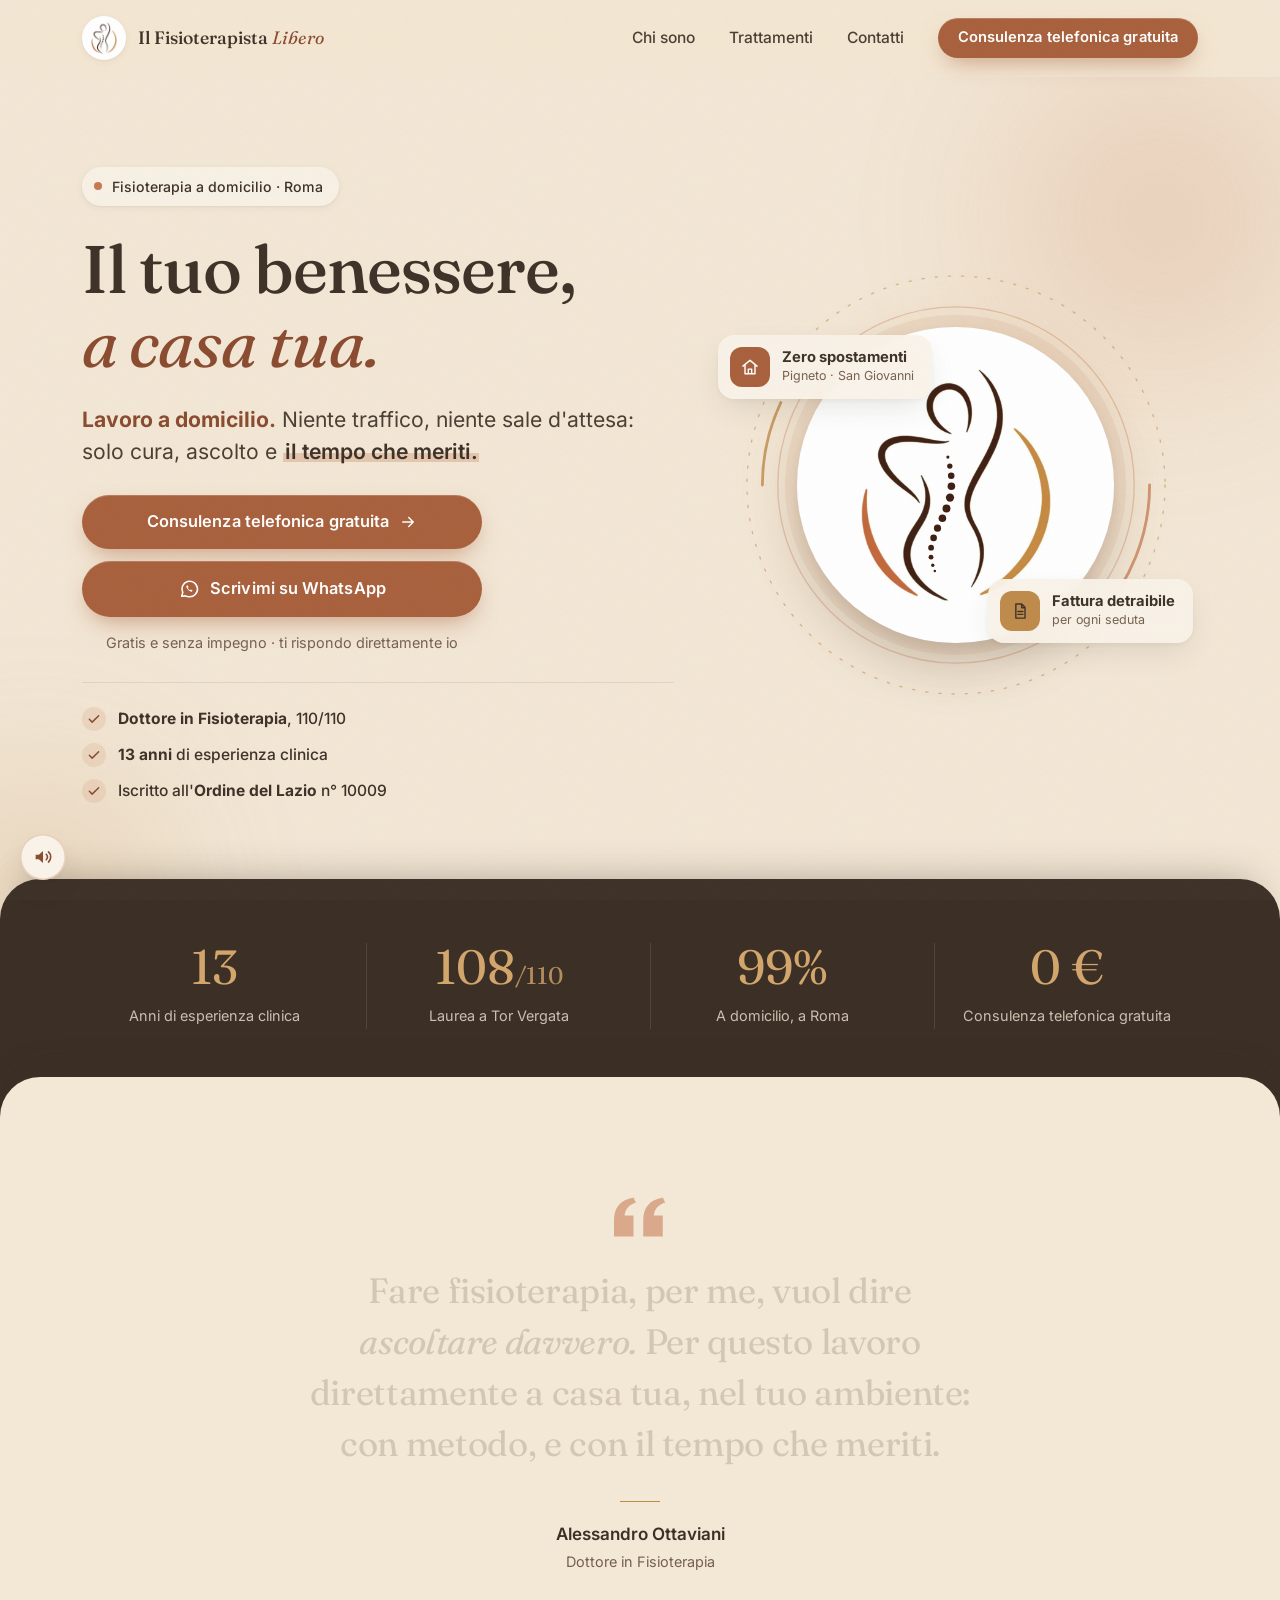
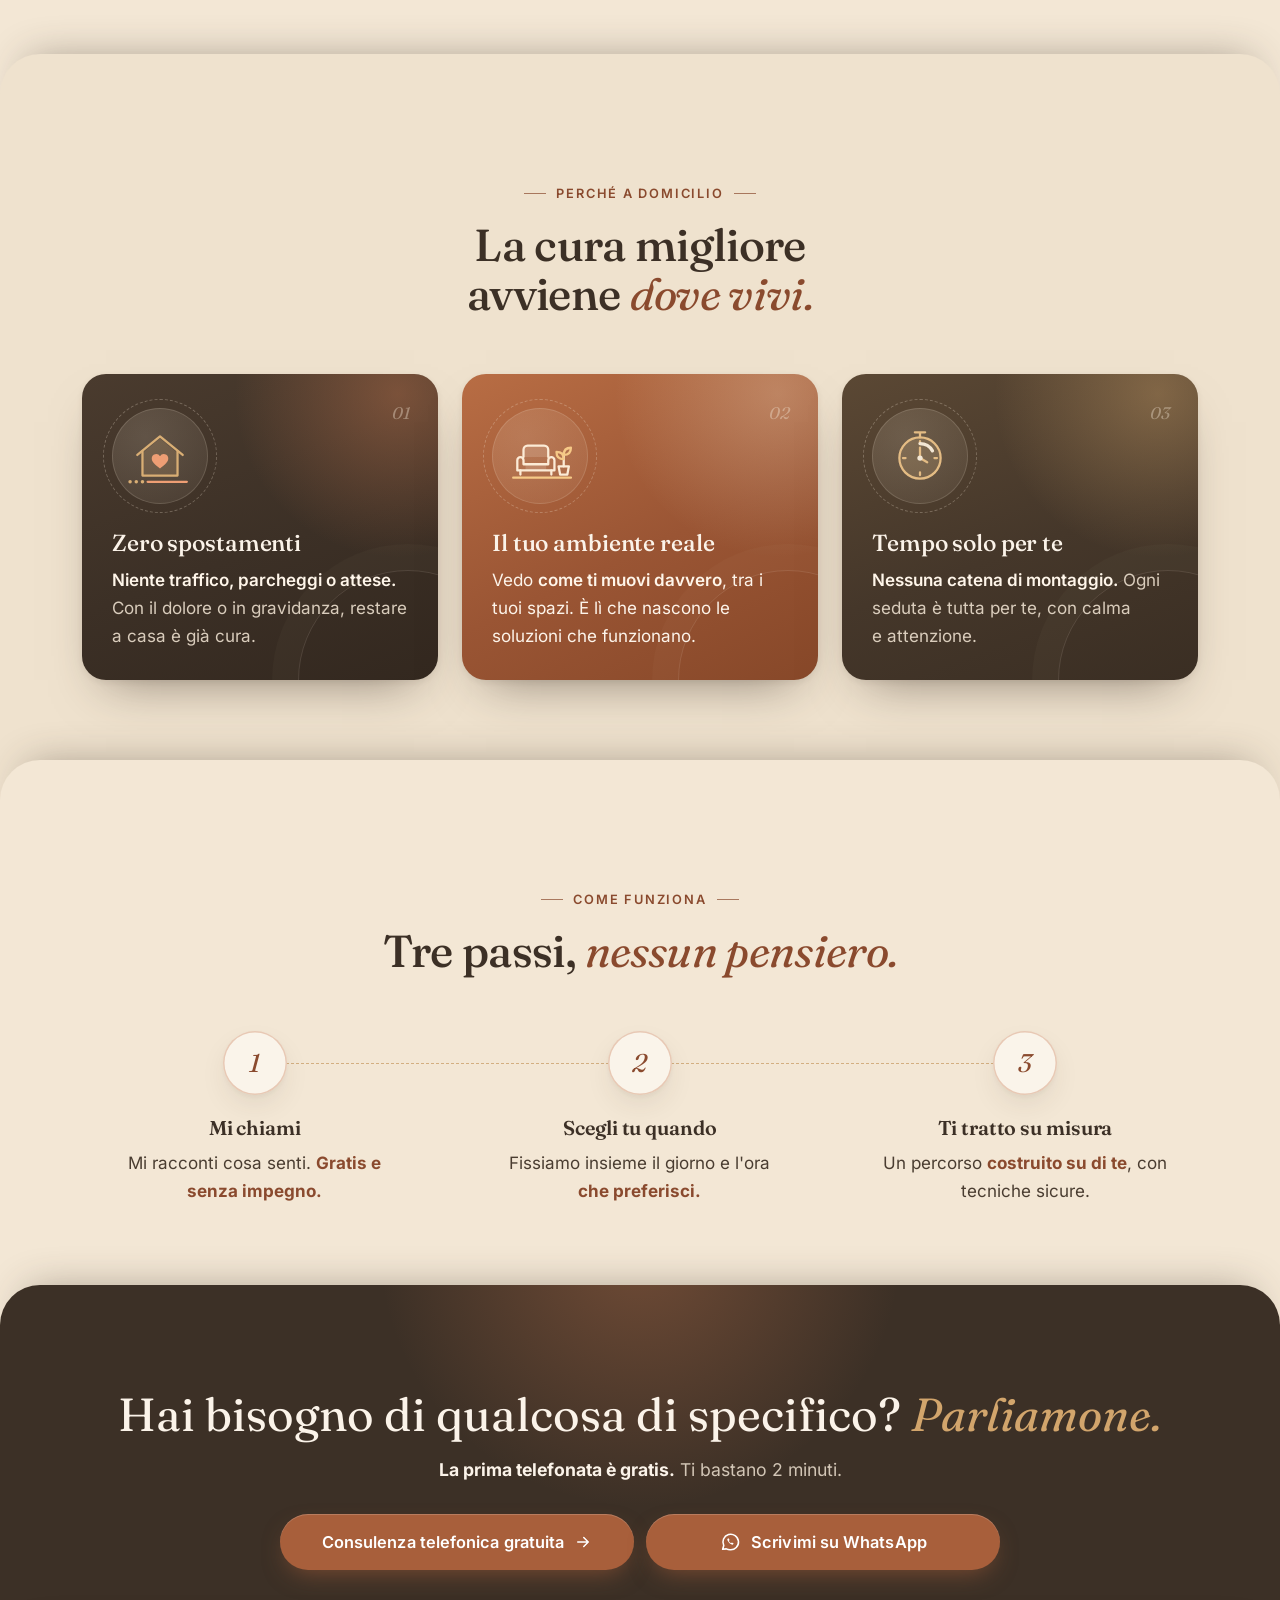
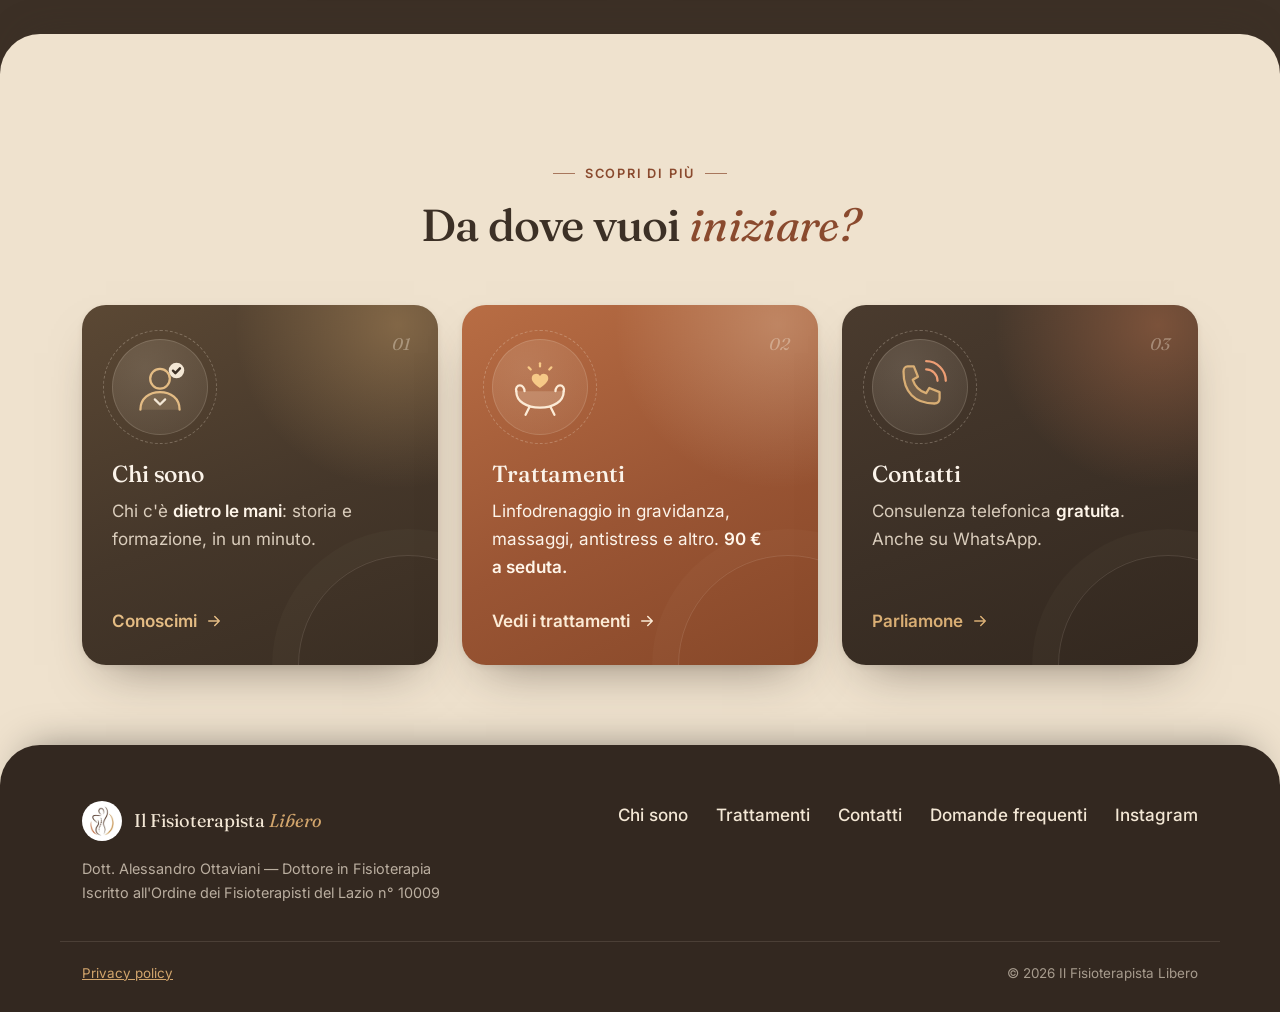
==== commit 539ddbda: "Restyling "lettura veloce": grassetti, CTA in apertura, WhatsApp in evidenza, schede trattamenti gir" ====
--- a/index.html
+++ b/index.html
@@ -3,7 +3,7 @@
 <head>
 <meta charset="UTF-8">
 <meta name="viewport" content="width=device-width, initial-scale=1.0">
-<title>Fisioterapista a domicilio a Roma | Alessandro Ottaviani — Il Fisioterapista Libero</title>
+<title>Alessandro Ottaviani — Fisioterapista a domicilio a Roma</title>
 <meta name="google-site-verification" content="W1AcHFIVKMTnToFjyZDDvikF3BDQlEU6eyw6dPURLsA" />
 <meta name="msvalidate.01" content="11C69A08C3D8F70136E2F2613C73EC33" />
 <meta name="description" content="Fisioterapia e benessere a domicilio a Roma (Pigneto, San Giovanni). Linfodrenaggio in gravidanza, massaggi, trattamenti antistress. Consulenza telefonica gratuita.">
@@ -15,9 +15,10 @@
 
 <!-- Open Graph -->
 <meta property="og:type" content="website">
+<meta property="og:site_name" content="Il Fisioterapista Libero">
 <meta property="og:title" content="Il Fisioterapista Libero — Fisioterapia a domicilio a Roma">
 <meta property="og:description" content="Fisioterapia e benessere a domicilio a Roma (Pigneto, San Giovanni). Consulenza telefonica gratuita.">
-<meta property="og:image" content="https://ilfisioterapistalibero.pages.dev/assets/og-image.jpg">
+<meta property="og:image" content="https://ilfisioterapistalibero.pages.dev/assets/og-image.jpg?v=2">
 <meta property="og:url" content="https://ilfisioterapistalibero.pages.dev/">
 <meta property="og:locale" content="it_IT">
 
@@ -25,18 +26,27 @@
 <meta name="twitter:card" content="summary_large_image">
 <meta name="twitter:title" content="Il Fisioterapista Libero — Fisioterapia a domicilio a Roma">
 <meta name="twitter:description" content="Fisioterapia e benessere a domicilio a Roma (Pigneto, San Giovanni). Consulenza telefonica gratuita.">
-<meta name="twitter:image" content="https://ilfisioterapistalibero.pages.dev/assets/og-image.jpg">
+<meta name="twitter:image" content="https://ilfisioterapistalibero.pages.dev/assets/og-image.jpg?v=2">
 
 <link rel="preload" href="/assets/fonts/fraunces-normal-latin-39ce20.woff2" as="font" type="font/woff2" crossorigin>
 <link rel="preload" href="/assets/fonts/inter-normal-latin-567244.woff2" as="font" type="font/woff2" crossorigin>
 
-<link rel="stylesheet" href="assets/style.css?v=20261005">
+<link rel="stylesheet" href="assets/style.css?v=20261124r">
 <script>document.documentElement.classList.add('js');</script>
 
 <script type="application/ld+json">
 {
   "@context": "https://schema.org",
   "@graph": [
+    {
+      "@type": "WebSite",
+      "@id": "https://ilfisioterapistalibero.pages.dev/#sito",
+      "name": "Il Fisioterapista Libero",
+      "alternateName": ["Il Fisioterapista Libero — Alessandro Ottaviani", "ilfisioterapistalibero"],
+      "url": "https://ilfisioterapistalibero.pages.dev/",
+      "inLanguage": "it-IT",
+      "publisher": { "@id": "https://ilfisioterapistalibero.pages.dev/#attivita" }
+    },
     {
       "@type": "Physiotherapy",
       "@id": "https://ilfisioterapistalibero.pages.dev/#attivita",
@@ -46,7 +56,7 @@
       "url": "https://ilfisioterapistalibero.pages.dev/",
       "telephone": "+393284611118",
       "email": "Ilfisioterapistalibero@gmail.com",
-      "image": "https://ilfisioterapistalibero.pages.dev/assets/og-image.jpg",
+      "image": "https://ilfisioterapistalibero.pages.dev/assets/og-image.jpg?v=2",
       "logo": "https://ilfisioterapistalibero.pages.dev/assets/logo.jpg",
       "address": {
         "@type": "PostalAddress",
@@ -62,6 +72,54 @@
         {
           "@type": "Place",
           "name": "San Giovanni, Roma"
+        },
+        {
+          "@type": "Place",
+          "name": "Torpignattara, Roma"
+        },
+        {
+          "@type": "Place",
+          "name": "Prenestino, Roma"
+        },
+        {
+          "@type": "Place",
+          "name": "Casilino, Roma"
+        },
+        {
+          "@type": "Place",
+          "name": "Appio Latino, Roma"
+        },
+        {
+          "@type": "Place",
+          "name": "Re di Roma, Roma"
+        },
+        {
+          "@type": "Place",
+          "name": "Esquilino, Roma"
+        },
+        {
+          "@type": "Place",
+          "name": "Tuscolano, Roma"
+        },
+        {
+          "@type": "Place",
+          "name": "Centocelle, Roma"
+        },
+        {
+          "@type": "Place",
+          "name": "EUR, Roma"
+        },
+        {
+          "@type": "Place",
+          "name": "Balduina, Roma"
+        },
+        {
+          "@type": "Place",
+          "name": "Monte Mario, Roma"
+        },
+        {
+          "@type": "Place",
+          "name": "Casalotti, Roma"
         },
         {
           "@type": "Place",
@@ -84,6 +142,8 @@
       ],
       "priceRange": "90 €",
       "currenciesAccepted": "EUR",
+      "paymentAccepted": "Contanti, Bonifico, PayPal",
+      "hasMap": "https://maps.google.com/?cid=13808662226632231632",
       "founder": {
         "@id": "https://ilfisioterapistalibero.pages.dev/chi-sono#alessandro"
       },
@@ -157,7 +217,8 @@
         ]
       },
       "sameAs": [
-        "https://www.instagram.com/ilfisioterapistalibero"
+        "https://www.instagram.com/ilfisioterapistalibero",
+        "https://maps.google.com/?cid=13808662226632231632"
       ],
       "knowsAbout": [
         "Fisioterapia a domicilio",
@@ -190,7 +251,7 @@
       <a href="/chi-sono">Chi sono</a>
       <a href="/trattamenti">Trattamenti</a>
       <a href="/contatti">Contatti</a>
-      <a href="/contatti" class="btn btn-primary btn-sm nav-cta">Consulenza gratuita</a>
+      <a href="/contatti" class="btn btn-primary btn-sm nav-cta">Consulenza telefonica gratuita</a>
     </nav>
     <button class="menu-toggle" type="button" aria-expanded="false" aria-controls="main-nav" aria-label="Apri il menu"><span></span><span></span></button>
   </div>
@@ -208,11 +269,16 @@
       <div class="hero-copy">
         <p class="eyebrow reveal"><span class="dot"></span>Fisioterapia a domicilio · Roma</p>
         <h1 class="reveal">Il tuo benessere,<br><em>a casa tua.</em></h1>
-        <p class="subtitle reveal">Fisioterapia e benessere direttamente nel tuo ambiente, con l'ascolto e il tempo che meriti. Niente traffico, niente sale d'attesa.</p>
+        <p class="subtitle reveal"><strong>Lavoro a domicilio.</strong> Niente traffico, niente sale d'attesa: solo cura, ascolto e <span class="hl">il tempo che meriti.</span></p>
+        <div class="hero-cta reveal">
+          <a href="/contatti" class="btn btn-primary btn-shine">Consulenza telefonica gratuita<svg class="btn-arrow"><use href="assets/icons.svg#i-arrow"/></svg></a>
+          <a href="https://wa.me/393284611118?text=Ciao%20Alessandro%2C%20vorrei%20prenotare%20una%20consulenza%20telefonica%20gratuita." class="btn btn-wa btn-shine" target="_blank" rel="noopener"><svg class="wa-ico"><use href="assets/icons.svg#i-wa"/></svg>Scrivimi su WhatsApp</a>
+        </div>
+        <p class="hero-micro reveal">Gratis e senza impegno · ti rispondo direttamente io</p>
         <ul class="trust-list reveal">
-          <li><svg><use href="assets/icons.svg#i-check"/></svg>Dottore in Fisioterapia, 110/110</li>
-          <li><svg><use href="assets/icons.svg#i-check"/></svg>13 anni di esperienza clinica</li>
-          <li><svg><use href="assets/icons.svg#i-check"/></svg>Iscritto all'Ordine del Lazio n° 10009</li>
+          <li><svg><use href="assets/icons.svg#i-check"/></svg><span><strong>Dottore in Fisioterapia</strong>, 110/110</span></li>
+          <li><svg><use href="assets/icons.svg#i-check"/></svg><span><strong>13 anni</strong> di esperienza clinica</span></li>
+          <li><svg><use href="assets/icons.svg#i-check"/></svg><span>Iscritto all'<strong>Ordine del Lazio</strong> n° 10009</span></li>
         </ul>
       </div>
 
@@ -247,7 +313,7 @@
           </div>
           <div class="float-chip chip-1">
             <span class="chip-icon"><svg><use href="assets/icons.svg#i-home"/></svg></span>
-            <span><strong>Vengo io da te</strong><small>Pigneto · San Giovanni</small></span>
+            <span><strong>Zero spostamenti</strong><small>Pigneto · San Giovanni</small></span>
           </div>
           <div class="float-chip chip-2">
             <span class="chip-icon"><svg><use href="assets/icons.svg#i-doc"/></svg></span>
@@ -274,7 +340,7 @@
       <figure class="quote reveal">
         <svg class="quote-mark" viewBox="0 0 64 48" aria-hidden="true"><path d="M0 48V28C0 12 8 3 24 0l3 6C18 9 14 14 13 22h11v26zm36 0V28c0-16 8-25 24-28l3 6c-9 3-13 8-14 16h11v26z" fill="currentColor"/></svg>
         <blockquote>
-          Credo in una fisioterapia fatta di <em>ascolto reale</em> ed empatia, dove competenza e passione lavorano insieme. Vengo da te, nel tuo ambiente, per prendermi cura del tuo corpo e del tuo benessere — con metodo, e con il tempo che meriti.
+          Fare fisioterapia, per me, vuol dire <em>ascoltare davvero.</em> Per questo lavoro direttamente a casa tua, nel tuo ambiente: con metodo, e con il tempo che meriti.
         </blockquote>
         <figcaption>
           <span class="sig">Alessandro Ottaviani</span>
@@ -305,7 +371,7 @@
             </svg>
           </span>
           <h3>Zero spostamenti</h3>
-          <p>Niente traffico, parcheggi o sale d'attesa. Quando hai dolore o sei in gravidanza, restare a casa fa già parte del trattamento.</p>
+          <p><strong>Niente traffico, parcheggi o attese.</strong> Con il dolore o in gravidanza, restare a casa è già cura.</p>
         </article>
         <article class="fcard tone-terra spot reveal">
           <span class="fnum">02</span>
@@ -323,7 +389,7 @@
             </svg>
           </span>
           <h3>Il tuo ambiente reale</h3>
-          <p>Vedo come ti muovi ogni giorno, tra i tuoi spazi e le tue abitudini: è lì che nascono le soluzioni che funzionano davvero.</p>
+          <p>Vedo <strong>come ti muovi davvero</strong>, tra i tuoi spazi. È lì che nascono le soluzioni che funzionano.</p>
         </article>
         <article class="fcard tone-bark spot reveal">
           <span class="fnum">03</span>
@@ -340,7 +406,7 @@
             </svg>
           </span>
           <h3>Tempo solo per te</h3>
-          <p>Nessuna catena di montaggio: ogni seduta è dedicata interamente a te, con calma, ascolto e attenzione.</p>
+          <p><strong>Nessuna catena di montaggio.</strong> Ogni seduta è tutta per te, con calma e attenzione.</p>
         </article>
       </div>
     </div>
@@ -356,20 +422,32 @@
       <ol class="steps draw">
         <li class="step reveal">
           <span class="step-num">1</span>
-          <h3>Consulenza telefonica gratuita</h3>
-          <p>Mi racconti cosa senti e di cosa hai bisogno. Senza impegno.</p>
+          <h3>Mi chiami</h3>
+          <p>Mi racconti cosa senti. <strong>Gratis e senza impegno.</strong></p>
         </li>
         <li class="step reveal">
           <span class="step-num">2</span>
-          <h3>Valutazione a casa tua</h3>
-          <p>Arrivo nel giorno e nell'orario che stabiliamo insieme e valuto la tua situazione.</p>
+          <h3>Scegli tu quando</h3>
+          <p>Fissiamo insieme il giorno e l'ora <strong>che preferisci.</strong></p>
         </li>
         <li class="step reveal">
           <span class="step-num">3</span>
-          <h3>Trattamento su misura</h3>
-          <p>Un percorso costruito su di te, con tecniche sicure e verificate.</p>
+          <h3>Ti tratto su misura</h3>
+          <p>Un percorso <strong>costruito su di te</strong>, con tecniche sicure.</p>
         </li>
       </ol>
+    </div>
+  </section>
+
+  <!-- INVITO (fascia di contrasto) -->
+  <section class="cta-band sheet">
+    <div class="container cta-band-inner reveal">
+      <p class="cta-band-title">Hai bisogno di qualcosa di specifico? <em>Parliamone.</em></p>
+      <p class="cta-band-sub"><strong>La prima telefonata è gratis.</strong> Ti bastano 2 minuti.</p>
+      <div class="hero-cta">
+        <a href="/contatti" class="btn btn-primary btn-shine">Consulenza telefonica gratuita<svg class="btn-arrow"><use href="assets/icons.svg#i-arrow"/></svg></a>
+        <a href="https://wa.me/393284611118?text=Ciao%20Alessandro%2C%20vorrei%20prenotare%20una%20consulenza%20telefonica%20gratuita." class="btn btn-wa btn-shine" target="_blank" rel="noopener"><svg class="wa-ico"><use href="assets/icons.svg#i-wa"/></svg>Scrivimi su WhatsApp</a>
+      </div>
     </div>
   </section>
 
@@ -393,7 +471,7 @@
             </svg>
           </span>
           <h3>Chi sono</h3>
-          <p>La mia storia, la formazione e perché ho scelto di lavorare a domicilio.</p>
+          <p>Chi c'è <strong>dietro le mani</strong>: storia e formazione, in un minuto.</p>
           <span class="explore-link">Conoscimi<svg><use href="assets/icons.svg#i-arrow"/></svg></span>
         </a>
         <a href="/trattamenti" class="fcard tone-terra spot tilt reveal">
@@ -411,7 +489,7 @@
             </svg>
           </span>
           <h3>Trattamenti</h3>
-          <p>Linfodrenaggio in gravidanza, massaggi, antistress, digitopressione e molto altro.</p>
+          <p>Linfodrenaggio in gravidanza, massaggi, antistress e altro. <strong>90 € a seduta.</strong></p>
           <span class="explore-link">Vedi i trattamenti<svg><use href="assets/icons.svg#i-arrow"/></svg></span>
         </a>
         <a href="/contatti" class="fcard tone-cacao spot tilt reveal">
@@ -425,7 +503,7 @@
             </svg>
           </span>
           <h3>Contatti</h3>
-          <p>Consulenza telefonica gratuita e senza impegno.</p>
+          <p>Consulenza telefonica <strong>gratuita</strong>. Anche su WhatsApp.</p>
           <span class="explore-link">Parliamone<svg><use href="assets/icons.svg#i-arrow"/></svg></span>
         </a>
       </div>
@@ -458,10 +536,13 @@
 </footer>
 
 <div class="sticky-cta" id="sticky-cta">
-  <a href="/contatti" class="btn btn-primary btn-block btn-shine">Consulenza gratuita<svg class="btn-arrow"><use href="assets/icons.svg#i-arrow"/></svg></a>
+  <a href="/contatti" class="btn btn-primary btn-block btn-shine">Consulenza telefonica gratuita<svg class="btn-arrow"><use href="assets/icons.svg#i-arrow"/></svg></a>
 </div>
 
 
-<script src="assets/script.js?v=20261005"></script>
+<script src="assets/script.js?v=20261124r"></script>
+<script src="assets/sound.js?v=20261124m"></script>
+<!-- Cloudflare Web Analytics -->
+<script defer src='https://static.cloudflareinsights.com/beacon.min.js' data-cf-beacon='{"token": "8a5ae81072844733bec9c2a04b4f7ea8"}'></script>
 </body>
 </html>
--- a/assets/style.css
+++ b/assets/style.css
@@ -1184,7 +1184,7 @@
   text-decoration: none;
 }
 .form-alt a:hover { color: var(--accent-ink); }
-.form-alt svg { width: 20px; height: 20px; color: #25A244; }
+.form-alt svg { width: 20px; height: 20px; color: var(--accent-ink); }
 
 /* ---------- footer ---------- */
 .site-footer {
@@ -1250,7 +1250,7 @@
   align-items: center;
   padding: 72px 0;
 }
-.simple-page .container { max-width: 760px; }
+.simple-page .container { max-width: 760px; width: 100%; }
 .simple-page.centered { text-align: center; }
 .simple-page .subtitle { font-size: 1.2rem; color: var(--title); }
 .simple-page .cta-row { justify-content: center; }
@@ -1718,6 +1718,320 @@
   .btn-shine::after { display: none; }
 }
 
+/* ===========================================================
+   LETTURA VELOCE (novembre 2026): grassetti, evidenziatore,
+   bottoni WhatsApp, fascia di contrasto, schede che si girano
+   =========================================================== */
+
+/* grassetti ben visibili */
+main p strong, main li strong { color: var(--title); font-weight: 650; }
+.fcard p strong { color: #FFF6EA; font-weight: 600; }
+.step p strong { color: var(--accent-ink); }
+.trust-list li > span { line-height: 1.35; }
+.trust-list strong { font-weight: 700; }
+.page-lead strong, .hero-note strong { color: var(--accent-ink); font-weight: 700; }
+
+/* evidenziatore terracotta sotto le parole chiave */
+.hl {
+  background: linear-gradient(transparent 58%, rgba(198, 120, 80, 0.3) 58%, rgba(198, 120, 80, 0.3) 92%, transparent 92%);
+  color: var(--title);
+  font-weight: 600;
+  padding: 0 0.08em;
+  box-decoration-break: clone;
+  -webkit-box-decoration-break: clone;
+}
+
+/* hero più incisivo */
+.hero .subtitle { font-size: clamp(1.15rem, 2.2vw, 1.32rem); line-height: 1.55; max-width: 30em; margin-bottom: 26px; }
+.hero .subtitle strong { color: var(--accent-ink); font-weight: 700; }
+/* bottoni affiancati sempre della stessa larghezza */
+.hero-cta { display: grid; grid-template-columns: 1fr; gap: 12px; max-width: 400px; }
+.hero-cta .btn { width: 100%; padding-left: 22px; padding-right: 22px; }
+.cta-band .hero-cta { margin: 0 auto; max-width: 400px; }
+@media (min-width: 820px) {
+  .cta-band .hero-cta { grid-template-columns: 1fr 1fr; max-width: 720px; }
+}
+.hero-micro { margin: 14px 0 28px; font-size: 0.9rem; color: var(--muted); max-width: 400px; text-align: center; }
+
+/* box finale dei trattamenti: centrato, con i due bottoni uguali */
+.treat-cta { flex-direction: column; justify-content: center; text-align: center; gap: 0; padding: clamp(32px, 5vw, 48px) clamp(20px, 4vw, 40px); }
+.treat-cta .treat-cta-sub { margin-bottom: 24px !important; }
+.treat-cta .hero-cta { width: 100%; margin: 0 auto; }
+@media (min-width: 820px) { .treat-cta .hero-cta { grid-template-columns: 1fr 1fr; max-width: 720px; } }
+@media (max-width: 560px) { .treat-cta { padding-left: 14px; padding-right: 14px; } .treat-cta .btn { white-space: nowrap; padding-left: 16px; padding-right: 16px; } }
+@media (max-width: 370px) { .hero-cta .btn { font-size: 0.94rem; } }
+/* testata delle pagine interne: i due blocchi allineati al centro */
+.page-hero-split { align-items: center; }
+
+/* menu: un po' più di respiro sugli schermi medi */
+@media (min-width: 861px) and (max-width: 1040px) { .main-nav { gap: 22px; } }
+
+/* le schede si restringono anche sui telefoni più stretti */
+.treat-grid > .tflip { min-width: 0; }
+.tcard-front-body h2 { min-width: 0; }
+/* davanti: l'immagine si allunga per riempire, nome e "Scopri" restano compatti in basso */
+.tface.front .tcard-visual { flex: 1 1 auto; height: auto; min-height: 210px; }
+.tface.front .tcard-front-body { flex: 0 0 auto; }
+@media (max-width: 420px) {
+  .tface.front .tcard-front-body { flex-direction: column; align-items: flex-start; justify-content: flex-start; gap: 14px; padding: 22px 22px 24px; }
+}
+@media (max-width: 360px) {
+  .btn-arrow { display: none; }
+  .brand { font-size: 1rem; gap: 9px; }
+  .brand img { width: 38px; height: 38px; }
+}
+@media (max-width: 860px) {
+  .main-nav .nav-cta { max-width: 100%; white-space: normal; text-align: center; }
+}
+
+/* righe di bottoni nelle pagine semplici: su telefono uno sotto l'altro, stessa larghezza */
+@media (max-width: 600px) {
+  .cta-row { display: grid; grid-template-columns: 1fr; width: 100%; max-width: 400px; margin-left: auto; margin-right: auto; }
+  .cta-row .btn { width: 100%; padding-left: 18px; padding-right: 18px; }
+}
+
+/* interruttore del sottofondo sonoro */
+.sound-toggle {
+  position: fixed;
+  left: 20px;
+  bottom: calc(20px + env(safe-area-inset-bottom));
+  z-index: 95;
+  width: 46px; height: 46px;
+  display: grid;
+  place-items: center;
+  padding: 0;
+  border: 0;
+  border-radius: 50%;
+  cursor: pointer;
+  background: var(--paper);
+  color: var(--accent-ink);
+  box-shadow: var(--shadow), inset 0 0 0 1.5px rgba(198, 120, 80, 0.3);
+  transition: transform 0.35s var(--ease), background-color 0.3s ease, color 0.3s ease;
+}
+.sound-toggle:hover { transform: translateY(-2px); background: var(--accent-deep); color: #fff; }
+.sound-toggle:focus-visible { outline: 3px solid var(--accent2); outline-offset: 3px; }
+.sound-toggle svg { width: 22px; height: 22px; }
+.sound-toggle .snd-off { display: none; }
+.sound-toggle.is-off .snd-on { display: none; }
+.sound-toggle.is-off .snd-off { display: block; }
+.sound-toggle.is-off { color: var(--muted); }
+/* su telefono sta sopra la barra fissa della consulenza */
+@media (max-width: 860px) {
+  .sound-toggle { left: 12px; bottom: calc(84px + env(safe-area-inset-bottom)); width: 42px; height: 42px; }
+}
+
+/* niente parole orfane: righe bilanciate nei titoli e nelle frasi in evidenza */
+h1, h2, h3, .quote blockquote, .cta-band-title, .bio .lead, .pull, .treat-cta-title, .page-lead { text-wrap: balance; }
+p, li { text-wrap: pretty; }
+
+/* bottone WhatsApp: identico al bottone della consulenza (terracotta, testo bianco) */
+.btn-wa {
+  background: var(--accent-deep);
+  color: #fff;
+  box-shadow: 0 1px 0 rgba(255, 255, 255, 0.18) inset, 0 10px 24px -8px rgba(168, 95, 59, 0.6);
+}
+.btn-wa:hover {
+  background: var(--accent-deeper);
+  color: #fff;
+  transform: translateY(-2px);
+  box-shadow: 0 1px 0 rgba(255, 255, 255, 0.18) inset, 0 16px 32px -10px rgba(168, 95, 59, 0.7);
+}
+.btn-wa:active { transform: translateY(0) scale(0.98); }
+.wa-ico { width: 22px; height: 22px; flex: none; }
+
+/* nel modulo dei contatti il bottone WhatsApp va sotto la domanda */
+.form-alt { flex-direction: column; gap: 12px; }
+.form-alt .btn { color: #fff; }
+.form-alt .btn svg { color: currentColor; width: 22px; height: 22px; }
+.form-alt .btn:hover { color: #fff; }
+
+/* citazione: frase breve, più grande */
+.quote blockquote { font-size: clamp(1.5rem, 3.6vw, 2.2rem); }
+
+/* fascia scura di contrasto con l'invito */
+.cta-band {
+  position: relative;
+  overflow: hidden; overflow: clip;
+  background-color: var(--dark-bg) !important;
+  color: var(--dark-text);
+  padding: clamp(64px, 9vw, 104px) 0;
+  text-align: center;
+}
+.cta-band::before {
+  content: "";
+  position: absolute;
+  width: 560px; height: 560px;
+  left: 50%; top: -320px;
+  transform: translateX(-50%);
+  border-radius: 50%;
+  background: radial-gradient(circle, rgba(198, 120, 80, 0.38), transparent 66%);
+  pointer-events: none;
+}
+.cta-band-inner { position: relative; }
+.cta-band-title {
+  font-family: 'Fraunces', Georgia, serif;
+  font-optical-sizing: none;
+  font-variation-settings: "opsz" 32;
+  font-size: clamp(1.9rem, 4.6vw, 2.9rem);
+  line-height: 1.12;
+  color: #FBF3E9;
+  margin: 0 0 14px;
+}
+.cta-band-title em { font-style: italic; color: var(--accent2-ink); }
+.cta-band-sub { font-size: 1.1rem; color: rgba(243, 231, 213, 0.82); margin: 0 0 30px; }
+.cta-band-sub strong { color: #FBF3E9 !important; }
+.cta-band .hero-cta { justify-content: center; }
+
+/* ---------- chi sono: lettura a colpo d'occhio ---------- */
+.facts {
+  list-style: none;
+  margin: 0 0 36px;
+  padding: 0;
+  display: grid;
+  gap: 10px;
+}
+@media (min-width: 640px) { .facts { grid-template-columns: repeat(2, 1fr); } }
+.facts li {
+  display: flex;
+  align-items: flex-start;
+  gap: 12px;
+  padding: 14px 16px;
+  border-radius: var(--radius);
+  background: var(--paper);
+  box-shadow: var(--shadow-sm);
+  font-size: 0.98rem;
+  line-height: 1.4;
+}
+.facts svg {
+  flex: none;
+  width: 24px; height: 24px;
+  padding: 4px;
+  margin-top: 1px;
+  border-radius: 50%;
+  background: var(--accent-deep);
+  color: #fff;
+}
+.facts strong { display: block; color: var(--title); font-weight: 700; }
+.facts li > span { color: var(--muted); font-size: 0.92rem; }
+.facts li > span strong { font-size: 1rem; }
+.bio .lead strong { font-weight: 600; color: var(--accent-ink); }
+.bio p { font-size: 1.06rem; }
+.bio-h { display: flex; align-items: center; gap: 12px; }
+.bio-h::before { content: ""; width: 28px; height: 2px; background: var(--accent); flex: none; }
+
+/* ---------- contatti: WhatsApp in evidenza ---------- */
+.wa-box {
+  display: flex;
+  flex-direction: column;
+  gap: 10px;
+  margin: 0 0 30px;
+  padding: 20px;
+  border-radius: var(--radius-lg);
+  background: rgba(243, 231, 213, 0.06);
+  box-shadow: inset 0 0 0 1px rgba(243, 231, 213, 0.14);
+  max-width: 30em;
+}
+.wa-box .btn { width: 100%; white-space: normal; }
+.wa-box p { margin: 0; font-size: 0.93rem; color: rgba(243, 231, 213, 0.78); text-align: center; }
+.wa-box p strong { color: var(--dark-text); }
+
+/* ---------- trattamenti: schede che si girano al tocco ---------- */
+.tflip {
+  display: block;
+  perspective: 1400px;
+  cursor: pointer;
+  -webkit-tap-highlight-color: transparent;
+  border-radius: var(--radius-lg);
+}
+.tflip:focus-visible { outline: 3px solid var(--accent2); outline-offset: 4px; }
+.tflip-in {
+  display: grid;
+  height: 100%;
+  transition: transform 0.85s cubic-bezier(0.2, 0.7, 0.2, 1);
+  transform-style: preserve-3d;
+}
+.tflip.on .tflip-in { transform: rotateY(180deg); }
+.tflip .tface {
+  grid-area: 1 / 1;
+  display: flex;
+  -webkit-backface-visibility: hidden;
+  backface-visibility: hidden;
+}
+.tflip .tface.back { transform: rotateY(180deg); }
+.tflip .tcard { height: 100%; }
+.tflip:hover .tcard { transform: none; }
+.tflip:hover .tface.front .tcard { box-shadow: 0 2px 6px rgba(60, 48, 38, 0.06), 0 32px 60px -26px rgba(60, 48, 38, 0.55); }
+.tcard-front-body { padding: 22px 26px 24px; display: flex; align-items: center; justify-content: space-between; gap: 14px; flex: 1; }
+.tcard-front-body h2 { font-size: 1.3rem; font-weight: 600; line-height: 1.2; margin: 0; }
+.tmore {
+  flex: none;
+  display: inline-flex;
+  align-items: center;
+  gap: 7px;
+  padding: 10px 16px 10px 18px;
+  border-radius: 999px;
+  background: var(--accent-deep);
+  color: #fff;
+  font-size: 0.9rem;
+  font-weight: 700;
+  letter-spacing: 0.01em;
+  white-space: nowrap;
+  box-shadow: 0 8px 18px -8px rgba(168, 95, 59, 0.7);
+  transition: background-color 0.3s ease, transform 0.35s var(--ease), box-shadow 0.35s var(--ease);
+}
+.tmore svg { width: 16px; height: 16px; transition: transform 0.35s var(--ease); }
+.tflip:hover .tmore { background: var(--accent-deeper); transform: translateY(-1px); box-shadow: 0 12px 22px -8px rgba(168, 95, 59, 0.8); }
+.tflip:hover .tmore svg { transform: translateX(3px); }
+/* invito discreto: la freccia "bussa" ogni tanto finché non si tocca la scheda */
+.js .tflip:not(.on) .tmore svg { animation: nudge-more 3.2s ease-in-out 1.5s infinite; }
+@keyframes nudge-more { 0%, 70%, 100% { transform: none; } 78% { transform: translateX(4px); } 86% { transform: none; } 92% { transform: translateX(3px); } }
+
+.tface.back .tcard {
+  position: relative;
+  isolation: isolate;
+  overflow: hidden;
+  padding: 30px 28px 26px;
+  background-color: #3C3026;
+  background-image: var(--tone);
+  color: rgba(243, 231, 213, 0.88);
+}
+.tface.back .tcard::before {
+  content: "";
+  position: absolute;
+  z-index: -1;
+  width: 320px; height: 320px;
+  right: -120px; top: -150px;
+  border-radius: 50%;
+  background: radial-gradient(circle, var(--glow), transparent 68%);
+}
+.tface.back .tback-title {
+  font-family: 'Fraunces', Georgia, serif;
+  font-optical-sizing: none;
+  font-variation-settings: "opsz" 32;
+  color: #FBF3E9;
+  font-size: 1.35rem;
+  font-weight: 500;
+  line-height: 1.2;
+  margin: 0 0 14px;
+  flex-grow: 0;
+}
+.tface.back p { margin: 0 0 18px; font-size: 1.04rem; line-height: 1.55; flex-grow: 1; }
+.tface.back p strong { color: #FFF6EA; font-weight: 650; }
+.tface.back .tags span { background: rgba(243, 231, 213, 0.12); color: #FBF3E9; }
+.tback-foot { display: flex; align-items: center; justify-content: space-between; gap: 12px; margin-top: 18px; padding-top: 16px; border-top: 1px solid rgba(243, 231, 213, 0.14); font-size: 0.9rem; }
+.tback-foot strong { color: var(--ink, #E4BC84); font-weight: 700; font-size: 1.02rem; }
+.tback-close { display: inline-flex; align-items: center; gap: 6px; color: rgba(243, 231, 213, 0.75); font-weight: 600; }
+.tback-close svg { width: 15px; height: 15px; transform: scaleX(-1); }
+.treat-tap { text-align: center; color: var(--muted); font-size: 0.95rem; margin: -8px 0 26px; }
+
+@media (prefers-reduced-motion: reduce) {
+  .tflip .tface { transition: opacity 0.01ms; }
+  .tflip.on .tflip-in { transform: none; }
+  .tflip.on .tface.front { opacity: 0; }
+  .tflip:not(.on) .tface.back { opacity: 0; }
+  .tflip .tface.back { transform: none; }
+}
+
 /* utility */
 .visually-hidden {
   position: absolute;
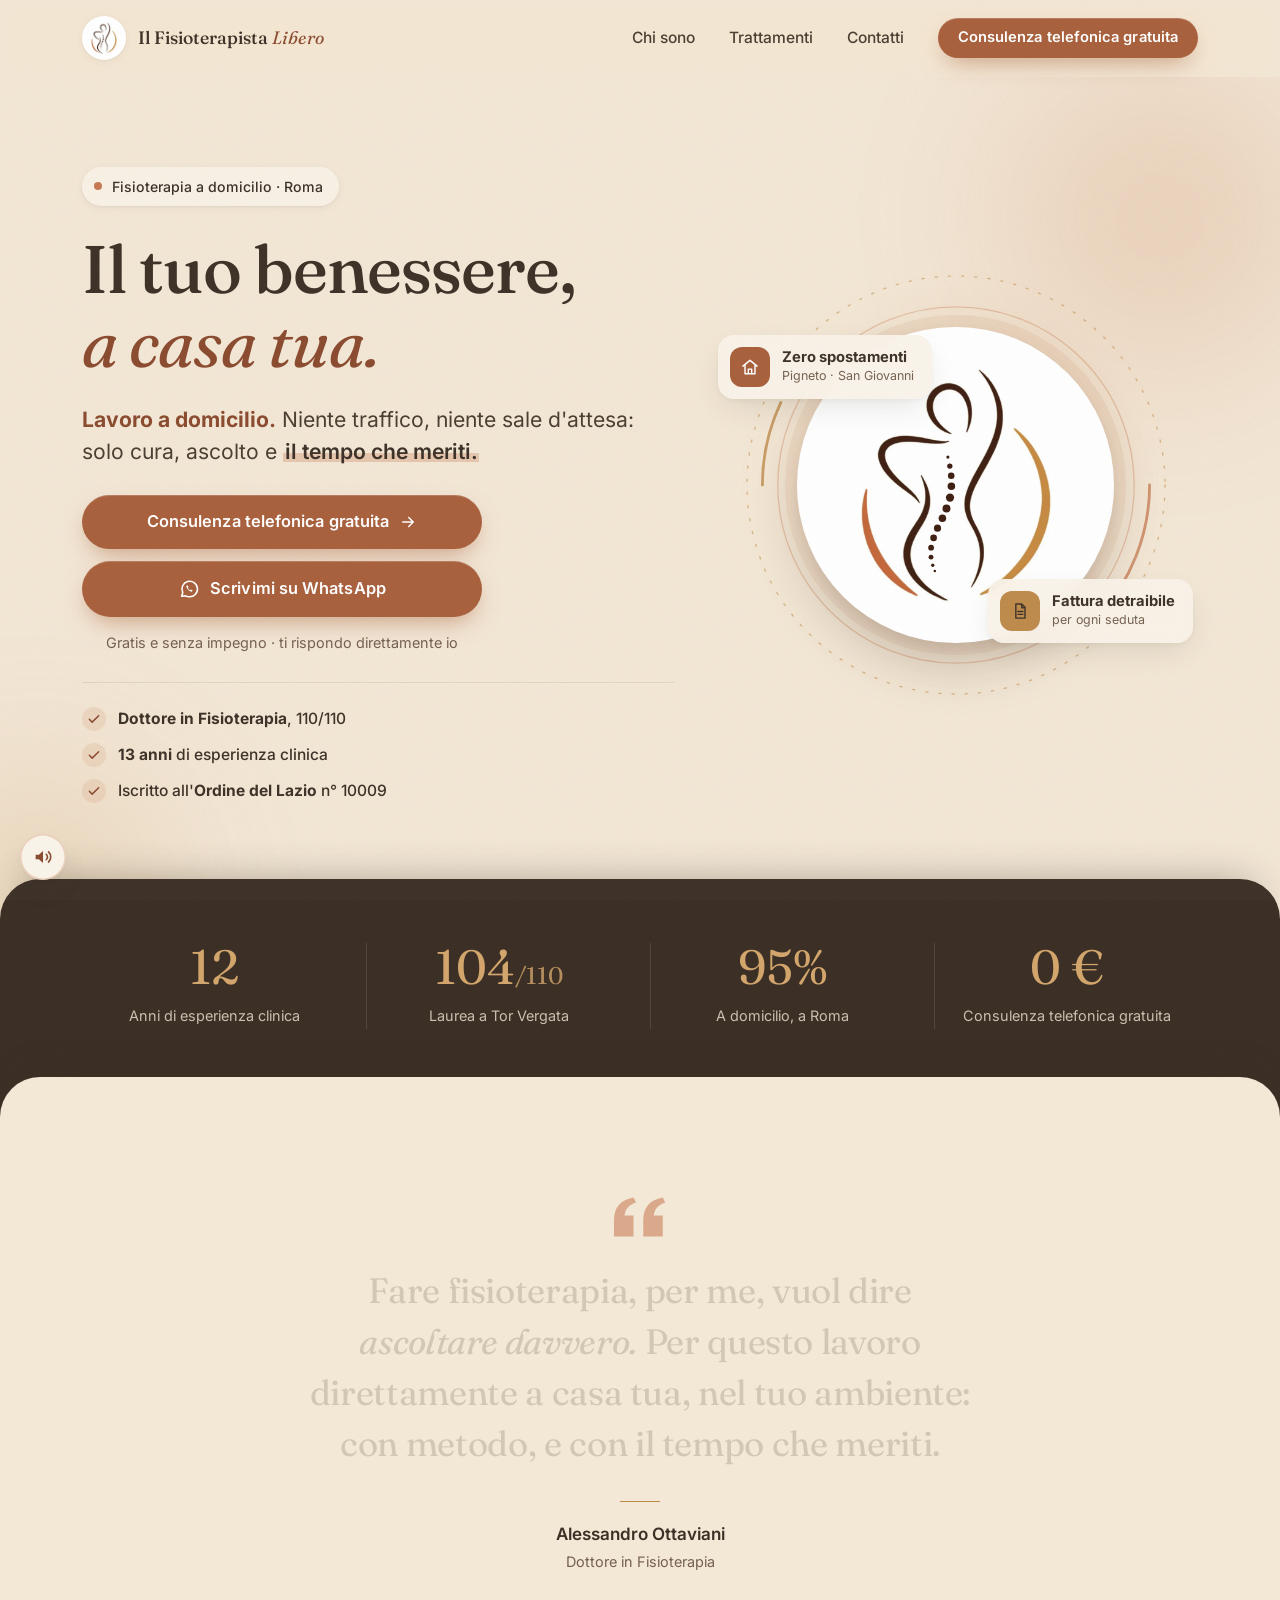
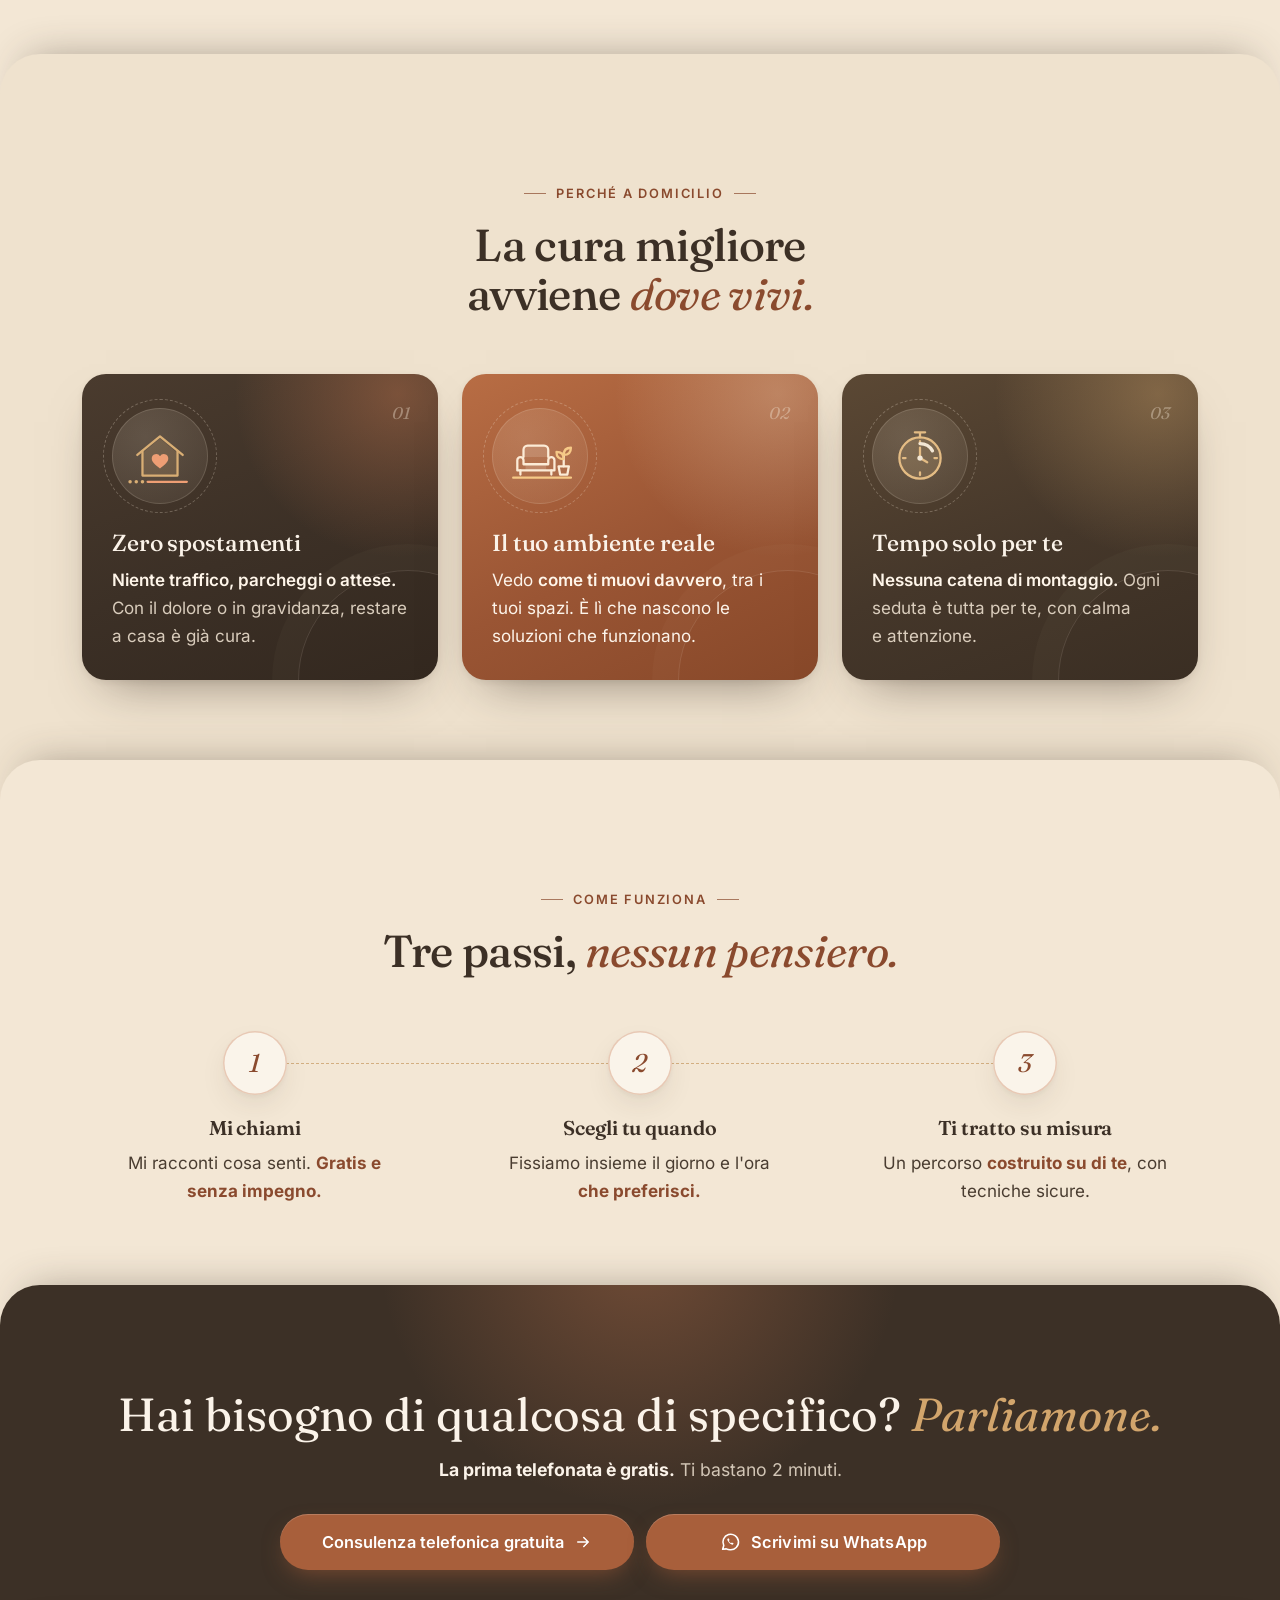
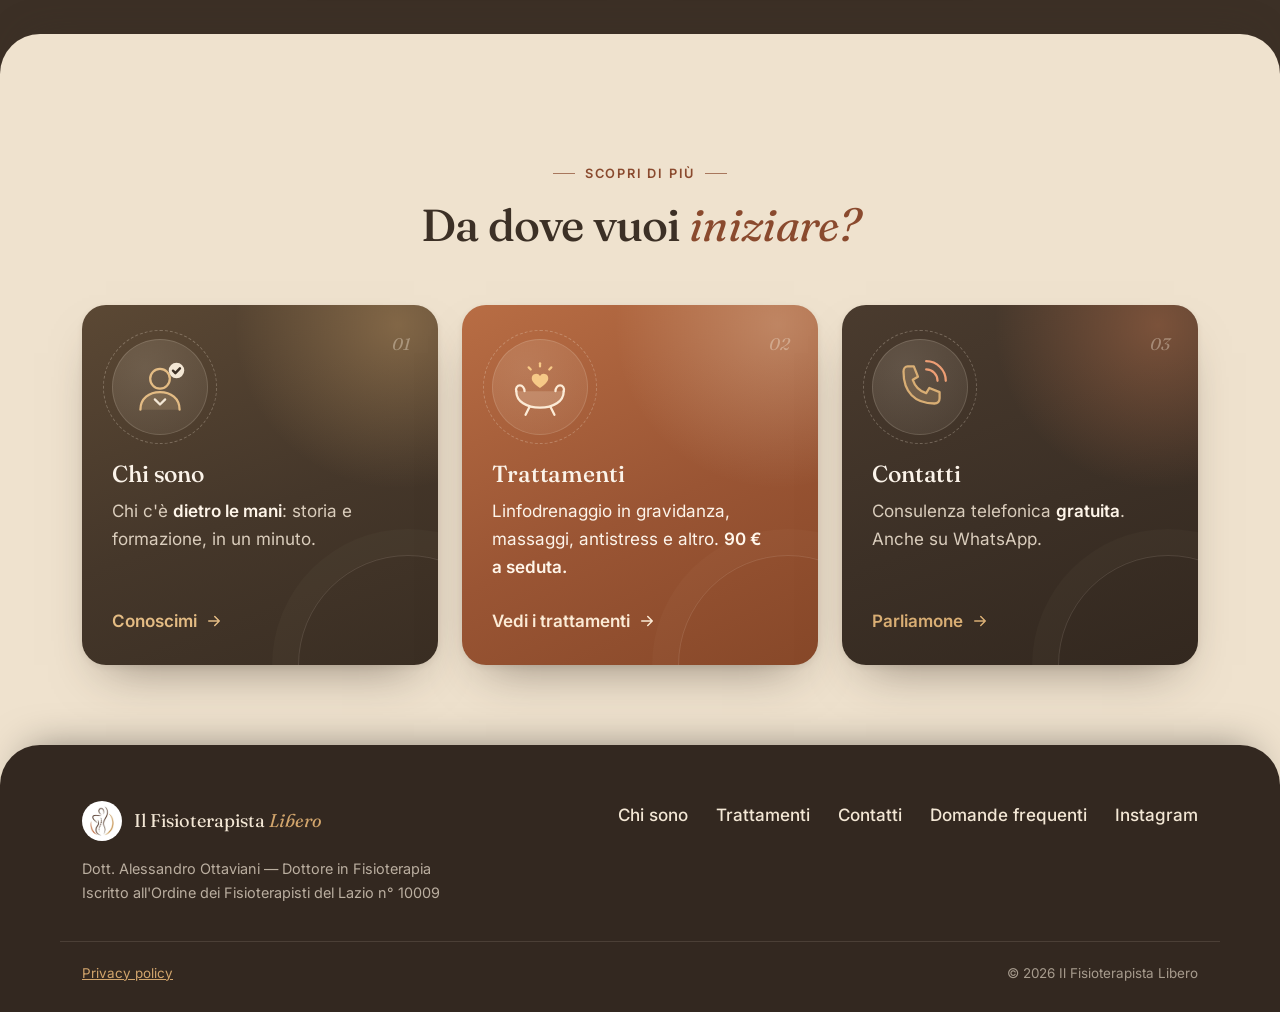
==== commit 40d895f0: "Audio: ruscello con molte meno bollicine, cambio pagina immediato - Bollicine da ~20 a ~6 al secondo" ====
--- a/index.html
+++ b/index.html
@@ -541,7 +541,7 @@
 
 
 <script src="assets/script.js?v=20261124r"></script>
-<script src="assets/sound.js?v=20261124m"></script>
+<script src="assets/sound.js?v=20261124n"></script>
 <!-- Cloudflare Web Analytics -->
 <script defer src='https://static.cloudflareinsights.com/beacon.min.js' data-cf-beacon='{"token": "8a5ae81072844733bec9c2a04b4f7ea8"}'></script>
 </body>
